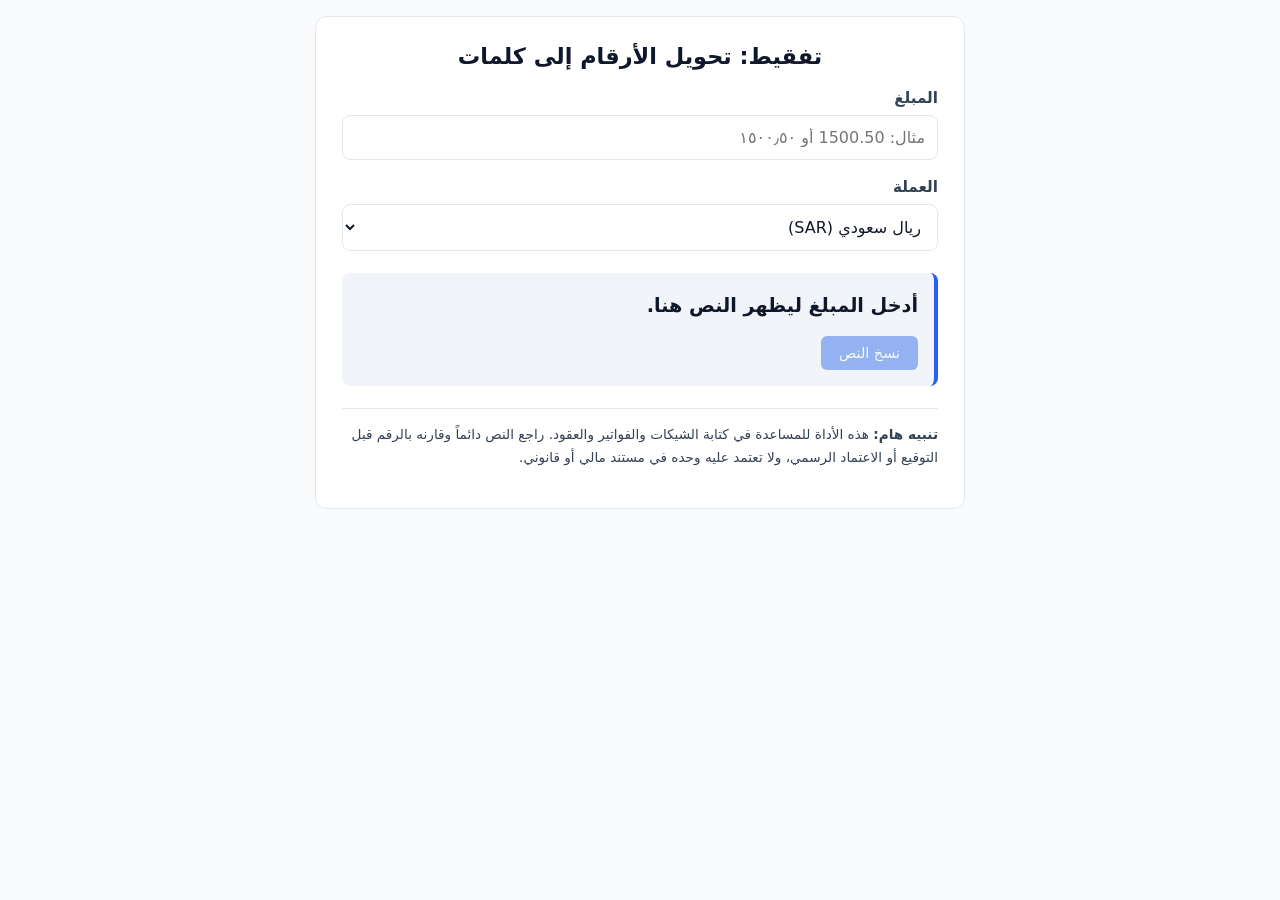
==== index.html @ 77f4a938 "Add files via upload" ====
<!DOCTYPE html>
<html lang="ar" dir="rtl">
<head>
<meta charset="UTF-8">
<meta name="viewport" content="width=device-width, initial-scale=1">
<title>تفقيط: تحويل الأرقام إلى كلمات للشيكات والعقود</title>
<meta name="description" content="أداة تفقيط مجانية تحوّل المبلغ إلى كلمات عربية للشيكات والفواتير والعقود، مع العملات الخليجية: الريال السعودي والدرهم الإماراتي والدينار الكويتي والريال القطري والريال العماني والدينار البحريني.">
<style>
:root{--bg:#f8fafc;--card:#fff;--ink:#0f172a;--accent:#2563eb;--text:#334155;--line:#e2e8f0;--soft:#f1f5f9;--err:#b91c1c}
@media(prefers-color-scheme:dark){:root{--bg:#0b1220;--card:#111a2e;--ink:#f1f5f9;--accent:#60a5fa;--text:#cbd5e1;--line:#26334d;--soft:#18233b;--err:#fca5a5}}
*{box-sizing:border-box}
body{font-family:system-ui,-apple-system,"Segoe UI",Tahoma,Roboto,sans-serif;background:var(--bg);color:var(--text);margin:0;padding:16px;display:flex;justify-content:center}
.card{width:100%;max-width:650px;background:var(--card);padding:26px;border-radius:12px;border:1px solid var(--line)}
h1{font-size:1.4rem;color:var(--ink);margin:0 0 20px;text-align:center}
label{display:block;font-weight:600;margin-bottom:8px;font-size:.95rem}
.field{margin-bottom:18px}
input,select{width:100%;padding:12px;border:1px solid var(--line);border-radius:8px;font-size:1rem;background:var(--card);color:var(--ink);font-family:inherit}
input:focus,select:focus,button:focus-visible{outline:2px solid var(--accent);outline-offset:1px}
.out{margin-top:22px;padding:16px;background:var(--soft);border-radius:8px;border-right:4px solid var(--accent)}
.out.error{border-right-color:var(--err)}
#result{font-size:1.2rem;font-weight:700;color:var(--ink);line-height:1.8;margin-bottom:12px}
.error #result{color:var(--err);font-size:1rem}
button{background:var(--accent);color:#fff;border:0;padding:9px 18px;border-radius:6px;cursor:pointer;font-size:.9rem;font-family:inherit}
button[disabled]{opacity:.45;cursor:not-allowed}
@media(prefers-color-scheme:dark){button{color:#0b1220}}
#status{margin-right:10px;font-size:.85rem}
.note{margin-top:22px;font-size:.85rem;line-height:1.7;border-top:1px solid var(--line);padding-top:14px}
</style>
</head>
<body>
<main class="card">
<h1>تفقيط: تحويل الأرقام إلى كلمات</h1>
<div class="field">
<label for="amount">المبلغ</label>
<input id="amount" type="text" inputmode="decimal" autocomplete="off" placeholder="مثال: 1500.50 أو ١٥٠٠٫٥٠">
</div>
<div class="field">
<label for="cur">العملة</label>
<select id="cur">
<option value="SAR">ريال سعودي (SAR)</option>
<option value="AED">درهم إماراتي (AED)</option>
<option value="KWD">دينار كويتي (KWD)</option>
<option value="QAR">ريال قطري (QAR)</option>
<option value="OMR">ريال عماني (OMR)</option>
<option value="BHD">دينار بحريني (BHD)</option>
<option value="NONE">بدون عملة (عدد صحيح)</option>
</select>
</div>
<div class="out" id="box" aria-live="polite">
<div id="result">أدخل المبلغ ليظهر النص هنا.</div>
<button id="copy" type="button" disabled>نسخ النص</button><span id="status" role="status"></span>
</div>
<p class="note"><strong>تنبيه هام:</strong> هذه الأداة للمساعدة في كتابة الشيكات والفواتير والعقود. راجع النص دائماً وقارنه بالرقم قبل التوقيع أو الاعتماد الرسمي، ولا تعتمد عليه وحده في مستند مالي أو قانوني.</p>
</main>
<script>
const CUR = {
  SAR:{g:'m',d:2,s:'ريال سعودي',a:'ريالاً سعودياً',du:'ريالان سعوديان',p:'ريالات سعودية',f:{g:'f',s:'هللة',a:'هللةً',du:'هللتان',p:'هللات'}},
  AED:{g:'m',d:2,s:'درهم إماراتي',a:'درهماً إماراتياً',du:'درهمان إماراتيان',p:'دراهم إماراتية',f:{g:'m',s:'فلس',a:'فلساً',du:'فلسان',p:'فلوس'}},
  KWD:{g:'m',d:3,s:'دينار كويتي',a:'ديناراً كويتياً',du:'ديناران كويتيان',p:'دنانير كويتية',f:{g:'m',s:'فلس',a:'فلساً',du:'فلسان',p:'فلوس'}},
  QAR:{g:'m',d:2,s:'ريال قطري',a:'ريالاً قطرياً',du:'ريالان قطريان',p:'ريالات قطرية',f:{g:'m',s:'درهم',a:'درهماً',du:'درهمان',p:'دراهم'}},
  OMR:{g:'m',d:3,s:'ريال عماني',a:'ريالاً عمانياً',du:'ريالان عمانيان',p:'ريالات عمانية',f:{g:'f',s:'بيسة',a:'بيسةً',du:'بيستان',p:'بيسات'}},
  BHD:{g:'m',d:3,s:'دينار بحريني',a:'ديناراً بحرينياً',du:'ديناران بحرينيان',p:'دنانير بحرينية',f:{g:'m',s:'فلس',a:'فلساً',du:'فلسان',p:'فلوس'}}
};
const NUM = {
  m:{1:'واحد',2:'اثنان',3:'ثلاثة',4:'أربعة',5:'خمسة',6:'ستة',7:'سبعة',8:'ثمانية',9:'تسعة',10:'عشرة',11:'أحد عشر',12:'اثنا عشر',13:'ثلاثة عشر',14:'أربعة عشر',15:'خمسة عشر',16:'ستة عشر',17:'سبعة عشر',18:'ثمانية عشر',19:'تسعة عشر'},
  f:{1:'واحدة',2:'اثنتان',3:'ثلاث',4:'أربع',5:'خمس',6:'ست',7:'سبع',8:'ثماني',9:'تسع',10:'عشر',11:'إحدى عشرة',12:'اثنتا عشرة',13:'ثلاث عشرة',14:'أربع عشرة',15:'خمس عشرة',16:'ست عشرة',17:'سبع عشرة',18:'ثماني عشرة',19:'تسع عشرة'}
};
const TENS=['','','عشرون','ثلاثون','أربعون','خمسون','ستون','سبعون','ثمانون','تسعون'];
const HUND=['','مائة','مائتان','ثلاثمائة','أربعمائة','خمسمائة','ستمائة','سبعمائة','ثمانمائة','تسعمائة'];
const SCALE=[
  {v:1e9,s:'مليار',du:'ملياران',c:'مليارا',p:'مليارات',a:'ملياراً'},
  {v:1e6,s:'مليون',du:'مليونان',c:'مليونا',p:'ملايين',a:'مليوناً'},
  {v:1e3,s:'ألف',du:'ألفان',c:'ألفا',p:'آلاف',a:'ألفاً'}
];
function sub100(r,g){
  if(r<20) return r===1&&g==='f'?'إحدى':NUM[g][r];
  const u=r%10,t=Math.floor(r/10);
  const unit=u===1&&g==='f'?'إحدى':NUM[g][u];
  return u?unit+' و'+TENS[t]:TENS[t];
}
function spoken(n,g){
  const h=Math.floor(n/100),r=n%100,p=[];
  if(h)p.push(HUND[h]);
  if(r)p.push(r===1&&g==='f'&&!h?'واحدة':sub100(r,g));
  return p.join(' و');
}
function form(n,noun){ // noun form after number n (n>=3 or compound)
  if(n===0)return noun.s;
  const r=n%100;
  if(r>=11)return noun.a;
  if(r>=3&&r<=10)return noun.p;
  return noun.s;
}
function words(n,noun){
  const g=noun?noun.g:'m';
  if(noun&&n===1)return noun.s+(noun.g==='f'?' واحدة':' واحد');
  if(noun&&n===2)return noun.du;
  const parts=[];
  const grp=SCALE.map(sc=>Math.floor(n/sc.v)%1000);
  const u=n%1000;
  const lastScale=u===0?grp.map((x,i)=>x>0?i:-1).filter(i=>i>=0).pop():-1;
  SCALE.forEach((sc,i)=>{
    const val=grp[i];
    if(!val)return;
    if(val===1)parts.push(sc.s);
    else if(val===2)parts.push(i===lastScale&&noun?sc.c:sc.du);
    else if(val===200)parts.push('مائتا '+sc.s);
    else{
      const r=val%100;
      const nn=r>=11?((noun&&i===lastScale)?sc.s:sc.a):(r>=3&&r<=10?sc.p:sc.s);
      parts.push(spoken(val,'m')+' '+nn);
    }
  });
  if(u){
    parts.push(u===200&&noun?'مائتا':spoken(u,g));
  }
  let t=parts.join(' و');
  if(noun)t+=' '+(u===0?noun.s:form(n,noun));
  return t;
}
function normalize(s){
  return String(s).replace(/[٠-٩]/g,d=>d.charCodeAt(0)-1632)
    .replace(/[۰-۹]/g,d=>d.charCodeAt(0)-1776)
    .replace(/[٫]/g,'.').replace(/[٬,،\s]/g,'');
}
function tafqit(input,code){
  const s=normalize(input);
  if(s==='')return {ok:false,msg:'أدخل المبلغ'};
  if(s[0]==='-')return {ok:false,msg:'المبلغ يجب أن يكون موجباً'};
  if(!/^\d*\.?\d*$/.test(s)||s==='.')return {ok:false,msg:'صيغة المبلغ غير صحيحة'};
  const [ip0,fp0='']=s.split('.');
  const ip=ip0.replace(/^0+(?=\d)/,'')||'0';
  if(ip.length>12)return {ok:false,msg:'الرقم كبير جداً (الحد الأقصى 12 خانة)'};
  if(code==='NONE'){
    if(/[1-9]/.test(fp0))return {ok:false,msg:'بدون عملة: أدخل عدداً صحيحاً فقط'};
    const n=Number(ip);
    return {ok:true,text:'فقط '+(n===0?'صفر':words(n,null))+' لا غير.'};
  }
  const c=CUR[code],d=c.d;
  let scaled=BigInt(ip+fp0.padEnd(d+1,'0').slice(0,d+1));
  scaled=(scaled+5n)/10n;
  const base=10n**BigInt(d);
  const main=Number(scaled/base),fr=Number(scaled%base);
  if(String(main).length>12)return {ok:false,msg:'الرقم كبير جداً (الحد الأقصى 12 خانة)'};
  const out=[];
  if(main>0)out.push(words(main,c));
  if(fr>0)out.push(words(fr,c.f));
  if(!out.length)out.push('صفر '+c.s);
  return {ok:true,text:'فقط '+out.join(' و')+' لا غير.'};
}
if(typeof module!=='undefined')module.exports={tafqit};

const $=id=>document.getElementById(id);
let current='';
function run(){
  const raw=$('amount').value;
  const box=$('box'),res=$('result'),btn=$('copy');
  $('status').textContent='';
  if(raw.trim()===''){box.classList.remove('error');res.textContent='أدخل المبلغ ليظهر النص هنا.';btn.disabled=true;current='';return;}
  const r=tafqit(raw,$('cur').value);
  if(r.ok){box.classList.remove('error');res.textContent=r.text;current=r.text;btn.disabled=false;}
  else{box.classList.add('error');res.textContent=r.msg;current='';btn.disabled=true;}
}
async function copyText(){
  if(!current)return;
  try{await navigator.clipboard.writeText(current);$('status').textContent='تم النسخ';}
  catch(e){const t=document.createElement('textarea');t.value=current;document.body.appendChild(t);t.select();
    try{document.execCommand('copy');$('status').textContent='تم النسخ';}catch(_){$('status').textContent='تعذر النسخ، انسخ النص يدوياً';}
    t.remove();}
}
$('amount').addEventListener('input',run);
$('cur').addEventListener('change',run);
$('copy').addEventListener('click',copyText);
</script>
</body>
</html>
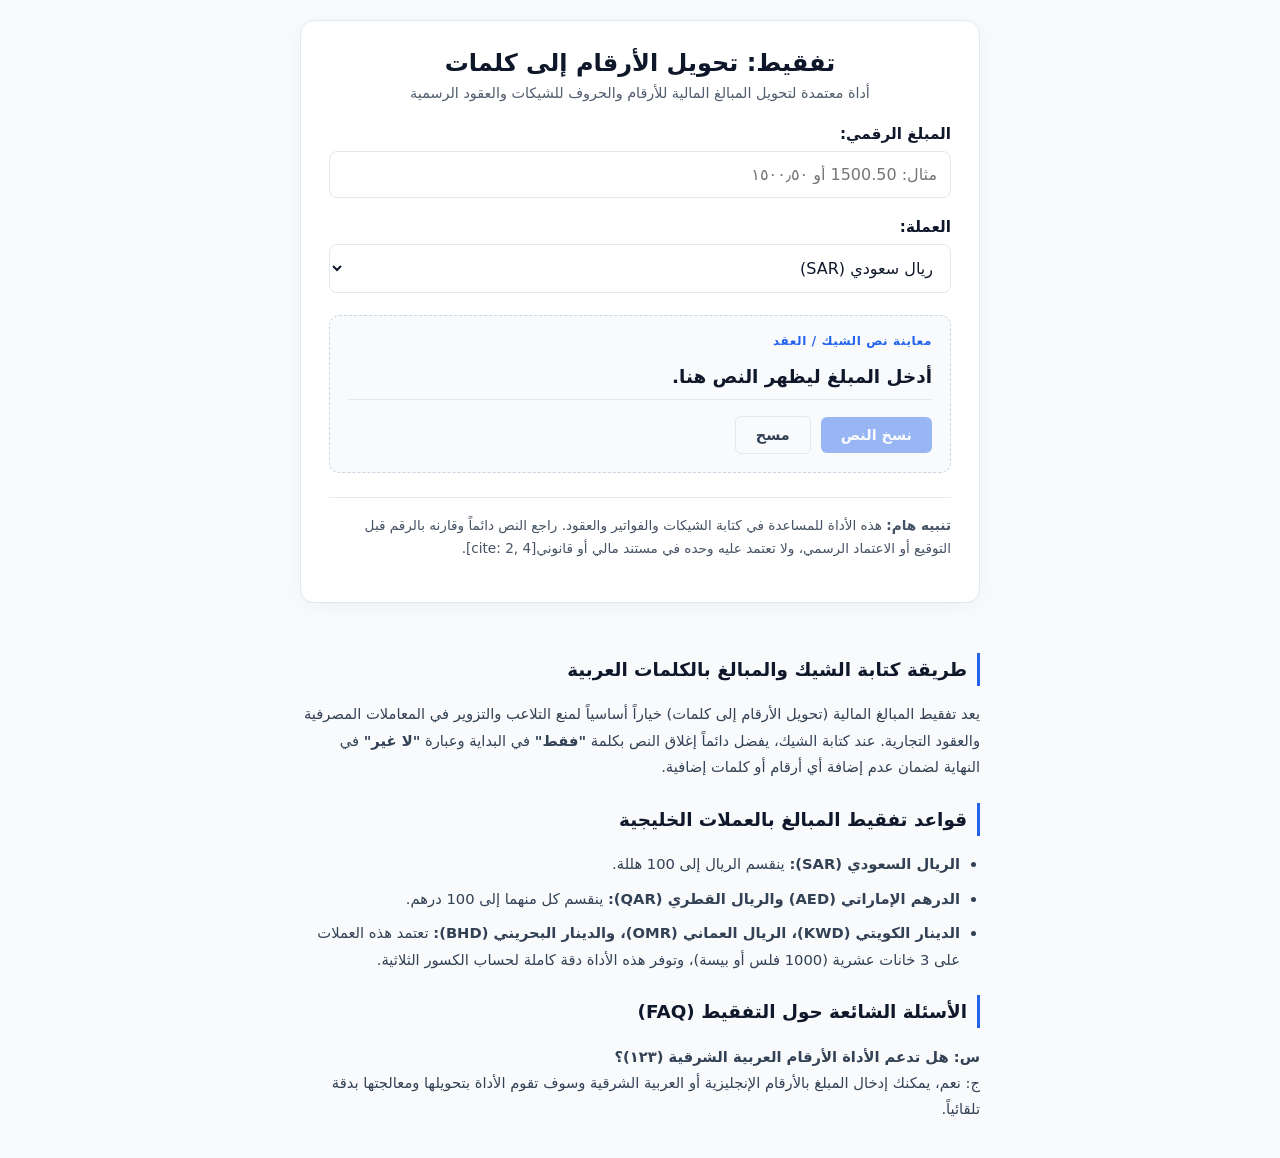
==== commit a2e61ae6: "Refactor index.html for improved SEO and styling Updated the description meta tag for better clarity" ====
--- a/index.html
+++ b/index.html
@@ -4,54 +4,288 @@
 <meta charset="UTF-8">
 <meta name="viewport" content="width=device-width, initial-scale=1">
 <title>تفقيط: تحويل الأرقام إلى كلمات للشيكات والعقود</title>
-<meta name="description" content="أداة تفقيط مجانية تحوّل المبلغ إلى كلمات عربية للشيكات والفواتير والعقود، مع العملات الخليجية: الريال السعودي والدرهم الإماراتي والدينار الكويتي والريال القطري والريال العماني والدينار البحريني.">
+<meta name="description" content="أداة تفقيط مجانية تحوّل المبلغ إلى كلمات عربية للشيكات والفواتير والعقود مع دعم العملات الخليجية (SAR, AED, KWD, QAR, OMR, BHD).">
 <style>
-:root{--bg:#f8fafc;--card:#fff;--ink:#0f172a;--accent:#2563eb;--text:#334155;--line:#e2e8f0;--soft:#f1f5f9;--err:#b91c1c}
-@media(prefers-color-scheme:dark){:root{--bg:#0b1220;--card:#111a2e;--ink:#f1f5f9;--accent:#60a5fa;--text:#cbd5e1;--line:#26334d;--soft:#18233b;--err:#fca5a5}}
-*{box-sizing:border-box}
-body{font-family:system-ui,-apple-system,"Segoe UI",Tahoma,Roboto,sans-serif;background:var(--bg);color:var(--text);margin:0;padding:16px;display:flex;justify-content:center}
-.card{width:100%;max-width:650px;background:var(--card);padding:26px;border-radius:12px;border:1px solid var(--line)}
-h1{font-size:1.4rem;color:var(--ink);margin:0 0 20px;text-align:center}
-label{display:block;font-weight:600;margin-bottom:8px;font-size:.95rem}
-.field{margin-bottom:18px}
-input,select{width:100%;padding:12px;border:1px solid var(--line);border-radius:8px;font-size:1rem;background:var(--card);color:var(--ink);font-family:inherit}
-input:focus,select:focus,button:focus-visible{outline:2px solid var(--accent);outline-offset:1px}
-.out{margin-top:22px;padding:16px;background:var(--soft);border-radius:8px;border-right:4px solid var(--accent)}
-.out.error{border-right-color:var(--err)}
-#result{font-size:1.2rem;font-weight:700;color:var(--ink);line-height:1.8;margin-bottom:12px}
-.error #result{color:var(--err);font-size:1rem}
-button{background:var(--accent);color:#fff;border:0;padding:9px 18px;border-radius:6px;cursor:pointer;font-size:.9rem;font-family:inherit}
-button[disabled]{opacity:.45;cursor:not-allowed}
-@media(prefers-color-scheme:dark){button{color:#0b1220}}
-#status{margin-right:10px;font-size:.85rem}
-.note{margin-top:22px;font-size:.85rem;line-height:1.7;border-top:1px solid var(--line);padding-top:14px}
+:root {
+  --bg: #f8fafc;
+  --card: #ffffff;
+  --ink: #0f172a;
+  --accent: #2563eb;
+  --accent-hover: #1d4ed8;
+  --text: #334155;
+  --line: #e2e8f0;
+  --soft: #f1f5f9;
+  --err: #b91c1c;
+  --cheque-bg: #f8fafc;
+  --cheque-border: #cbd5e1;
+}
+
+@media (prefers-color-scheme: dark) {
+  :root {
+    --bg: #0b1220;
+    --card: #111a2e;
+    --ink: #f1f5f9;
+    --accent: #3b82f6;
+    --accent-hover: #60a5fa;
+    --text: #cbd5e1;
+    --line: #26334d;
+    --soft: #18233b;
+    --err: #fca5a5;
+    --cheque-bg: #131f37;
+    --cheque-border: #334155;
+  }
+}
+
+* { box-sizing: border-box; }
+body {
+  font-family: system-ui, -apple-system, "Segoe UI", Tahoma, Roboto, sans-serif;
+  background: var(--bg);
+  color: var(--text);
+  margin: 0;
+  padding: 20px 16px;
+  display: flex;
+  flex-direction: column;
+  align-items: center;
+}
+
+.card {
+  width: 100%;
+  max-width: 680px;
+  background: var(--card);
+  padding: 28px;
+  border-radius: 14px;
+  border: 1px solid var(--line);
+  box-shadow: 0 4px 20px rgba(0, 0, 0, 0.04);
+}
+
+h1 {
+  font-size: 1.5rem;
+  color: var(--ink);
+  margin: 0 0 8px;
+  text-align: center;
+}
+
+.subtitle {
+  text-align: center;
+  font-size: 0.9rem;
+  color: var(--text);
+  margin-bottom: 24px;
+  opacity: 0.85;
+}
+
+label {
+  display: block;
+  font-weight: 600;
+  margin-bottom: 8px;
+  font-size: 0.95rem;
+  color: var(--ink);
+}
+
+.field { margin-bottom: 20px; }
+
+input, select {
+  width: 100%;
+  padding: 13px;
+  border: 1px solid var(--line);
+  border-radius: 8px;
+  font-size: 1rem;
+  background: var(--card);
+  color: var(--ink);
+  font-family: inherit;
+  transition: border-color 0.2s;
+}
+
+input:focus, select:focus {
+  outline: none;
+  border-color: var(--accent);
+  box-shadow: 0 0 0 3px rgba(37, 99, 235, 0.15);
+}
+
+/* Cheque Preview Component */
+.cheque-preview {
+  background: var(--cheque-bg);
+  border: 1px dashed var(--cheque-border);
+  border-radius: 10px;
+  padding: 18px;
+  margin-top: 22px;
+  position: relative;
+}
+
+.cheque-title {
+  font-size: 0.75rem;
+  font-weight: 700;
+  text-transform: uppercase;
+  letter-spacing: 0.05em;
+  color: var(--accent);
+  margin-bottom: 12px;
+  display: flex;
+  justify-content: space-between;
+  align-items: center;
+}
+
+.cheque-line {
+  border-bottom: 1px solid var(--line);
+  padding-bottom: 6px;
+  min-height: 38px;
+}
+
+#result {
+  font-size: 1.15rem;
+  font-weight: 700;
+  color: var(--ink);
+  line-height: 1.8;
+  word-break: break-word;
+}
+
+.error #result {
+  color: var(--err);
+  font-size: 0.95rem;
+  font-weight: 500;
+}
+
+.actions {
+  display: flex;
+  gap: 10px;
+  margin-top: 16px;
+  align-items: center;
+}
+
+button {
+  background: var(--accent);
+  color: #fff;
+  border: 0;
+  padding: 10px 20px;
+  border-radius: 6px;
+  cursor: pointer;
+  font-size: 0.9rem;
+  font-weight: 600;
+  font-family: inherit;
+  transition: background 0.2s;
+}
+
+button:hover:not([disabled]) {
+  background: var(--accent-hover);
+}
+
+button[disabled] {
+  opacity: 0.45;
+  cursor: not-allowed;
+}
+
+.btn-secondary {
+  background: transparent;
+  color: var(--text);
+  border: 1px solid var(--line);
+}
+
+.btn-secondary:hover:not([disabled]) {
+  background: var(--soft);
+}
+
+#status {
+  margin-right: 8px;
+  font-size: 0.85rem;
+  color: var(--accent);
+  font-weight: 600;
+}
+
+.note {
+  margin-top: 24px;
+  font-size: 0.85rem;
+  line-height: 1.7;
+  border-top: 1px solid var(--line);
+  padding-top: 16px;
+  color: var(--text);
+  opacity: 0.9;
+}
+
+/* SEO Content Section */
+.seo-section {
+  width: 100%;
+  max-width: 680px;
+  margin-top: 28px;
+  line-height: 1.8;
+}
+
+.seo-section h2 {
+  font-size: 1.15rem;
+  color: var(--ink);
+  margin-top: 22px;
+  border-right: 3px solid var(--accent);
+  padding-right: 10px;
+}
+
+.seo-section p, .seo-section ul {
+  font-size: 0.92rem;
+  color: var(--text);
+}
+
+.seo-section ul {
+  padding-right: 20px;
+}
+
+.seo-section li {
+  margin-bottom: 8px;
+}
 </style>
 </head>
 <body>
+
 <main class="card">
-<h1>تفقيط: تحويل الأرقام إلى كلمات</h1>
-<div class="field">
-<label for="amount">المبلغ</label>
-<input id="amount" type="text" inputmode="decimal" autocomplete="off" placeholder="مثال: 1500.50 أو ١٥٠٠٫٥٠">
-</div>
-<div class="field">
-<label for="cur">العملة</label>
-<select id="cur">
-<option value="SAR">ريال سعودي (SAR)</option>
-<option value="AED">درهم إماراتي (AED)</option>
-<option value="KWD">دينار كويتي (KWD)</option>
-<option value="QAR">ريال قطري (QAR)</option>
-<option value="OMR">ريال عماني (OMR)</option>
-<option value="BHD">دينار بحريني (BHD)</option>
-<option value="NONE">بدون عملة (عدد صحيح)</option>
-</select>
-</div>
-<div class="out" id="box" aria-live="polite">
-<div id="result">أدخل المبلغ ليظهر النص هنا.</div>
-<button id="copy" type="button" disabled>نسخ النص</button><span id="status" role="status"></span>
-</div>
-<p class="note"><strong>تنبيه هام:</strong> هذه الأداة للمساعدة في كتابة الشيكات والفواتير والعقود. راجع النص دائماً وقارنه بالرقم قبل التوقيع أو الاعتماد الرسمي، ولا تعتمد عليه وحده في مستند مالي أو قانوني.</p>
+  <h1>تفقيط: تحويل الأرقام إلى كلمات</h1>
+  <div class="subtitle">أداة معتمدة لتحويل المبالغ المالية للأرقام والحروف للشيكات والعقود الرسمية</div>
+
+  <div class="field">
+    <label for="amount">المبلغ الرقمي:</label>
+    <input id="amount" type="text" inputmode="decimal" autocomplete="off" placeholder="مثال: 1500.50 أو ١٥٠٠٫٥٠">
+  </div>
+
+  <div class="field">
+    <label for="cur">العملة:</label>
+    <select id="cur">
+      <option value="SAR">ريال سعودي (SAR)</option>
+      <option value="AED">درهم إماراتي (AED)</option>
+      <option value="KWD">دينار كويتي (KWD)</option>
+      <option value="QAR">ريال قطري (QAR)</option>
+      <option value="OMR">ريال عماني (OMR)</option>
+      <option value="BHD">دينار بحريني (BHD)</option>
+      <option value="NONE">بدون عملة (عدد صحيح)</option>
+    </select>
+  </div>
+
+  <div class="cheque-preview" id="box" aria-live="polite">
+    <div class="cheque-title">
+      <span>معاينة نص الشيك / العقد</span>
+      <span id="status" role="status"></span>
+    </div>
+    <div class="cheque-line">
+      <div id="result">أدخل المبلغ ليظهر النص هنا.</div>
+    </div>
+    <div class="actions">
+      <button id="copy" type="button" disabled>نسخ النص</button>
+      <button id="clear" type="button" class="btn-secondary">مسح</button>
+    </div>
+  </div>
+
+  <p class="note"><strong>تنبيه هام:</strong> هذه الأداة للمساعدة في كتابة الشيكات والفواتير والعقود. راجع النص دائماً وقارنه بالرقم قبل التوقيع أو الاعتماد الرسمي، ولا تعتمد عليه وحده في مستند مالي أو قانوني[cite: 2, 4].</p>
 </main>
+
+<article class="seo-section">
+  <h2>طريقة كتابة الشيك والمبالغ بالكلمات العربية</h2>
+  <p>يعد تفقيط المبالغ المالية (تحويل الأرقام إلى كلمات) خياراً أساسياً لمنع التلاعب والتزوير في المعاملات المصرفية والعقود التجارية. عند كتابة الشيك، يفضل دائماً إغلاق النص بكلمة <strong>"فقط"</strong> في البداية وعبارة <strong>"لا غير"</strong> في النهاية لضمان عدم إضافة أي أرقام أو كلمات إضافية.</p>
+
+  <h2>قواعد تفقيط المبالغ بالعملات الخليجية</h2>
+  <ul>
+    <li><strong>الريال السعودي (SAR):</strong> ينقسم الريال إلى 100 هللة.</li>
+    <li><strong>الدرهم الإماراتي (AED) والريال القطري (QAR):</strong> ينقسم كل منهما إلى 100 درهم.</li>
+    <li><strong>الدينار الكويتي (KWD)، الريال العماني (OMR)، والدينار البحريني (BHD):</strong> تعتمد هذه العملات على 3 خانات عشرية (1000 فلس أو بيسة)، وتوفر هذه الأداة دقة كاملة لحساب الكسور الثلاثية.</li>
+  </ul>
+
+  <h2>الأسئلة الشائعة حول التفقيط (FAQ)</h2>
+  <p><strong>س: هل تدعم الأداة الأرقام العربية الشرقية (١٢٣)؟</strong><br>
+  ج: نعم، يمكنك إدخال المبلغ بالأرقام الإنجليزية أو العربية الشرقية وسوف تقوم الأداة بتحويلها ومعالجتها بدقة تلقائياً.</p>
+</article>
+
 <script>
 const CUR = {
   SAR:{g:'m',d:2,s:'ريال سعودي',a:'ريالاً سعودياً',du:'ريالان سعوديان',p:'ريالات سعودية',f:{g:'f',s:'هللة',a:'هللةً',du:'هللتان',p:'هللات'}},
@@ -72,25 +306,29 @@
   {v:1e6,s:'مليون',du:'مليونان',c:'مليونا',p:'ملايين',a:'مليوناً'},
   {v:1e3,s:'ألف',du:'ألفان',c:'ألفا',p:'آلاف',a:'ألفاً'}
 ];
+
 function sub100(r,g){
   if(r<20) return r===1&&g==='f'?'إحدى':NUM[g][r];
   const u=r%10,t=Math.floor(r/10);
   const unit=u===1&&g==='f'?'إحدى':NUM[g][u];
   return u?unit+' و'+TENS[t]:TENS[t];
 }
+
 function spoken(n,g){
   const h=Math.floor(n/100),r=n%100,p=[];
   if(h)p.push(HUND[h]);
   if(r)p.push(r===1&&g==='f'&&!h?'واحدة':sub100(r,g));
   return p.join(' و');
 }
-function form(n,noun){ // noun form after number n (n>=3 or compound)
+
+function form(n,noun){
   if(n===0)return noun.s;
   const r=n%100;
   if(r>=11)return noun.a;
   if(r>=3&&r<=10)return noun.p;
   return noun.s;
 }
+
 function words(n,noun){
   const g=noun?noun.g:'m';
   if(noun&&n===1)return noun.s+(noun.g==='f'?' واحدة':' واحد');
@@ -118,11 +356,13 @@
   if(noun)t+=' '+(u===0?noun.s:form(n,noun));
   return t;
 }
+
 function normalize(s){
   return String(s).replace(/[٠-٩]/g,d=>d.charCodeAt(0)-1632)
     .replace(/[۰-۹]/g,d=>d.charCodeAt(0)-1776)
     .replace(/[٫]/g,'.').replace(/[٬,،\s]/g,'');
 }
+
 function tafqit(input,code){
   const s=normalize(input);
   if(s==='')return {ok:false,msg:'أدخل المبلغ'};
@@ -148,10 +388,10 @@
   if(!out.length)out.push('صفر '+c.s);
   return {ok:true,text:'فقط '+out.join(' و')+' لا غير.'};
 }
-if(typeof module!=='undefined')module.exports={tafqit};
 
 const $=id=>document.getElementById(id);
 let current='';
+
 function run(){
   const raw=$('amount').value;
   const box=$('box'),res=$('result'),btn=$('copy');
@@ -161,16 +401,25 @@
   if(r.ok){box.classList.remove('error');res.textContent=r.text;current=r.text;btn.disabled=false;}
   else{box.classList.add('error');res.textContent=r.msg;current='';btn.disabled=true;}
 }
+
 async function copyText(){
   if(!current)return;
-  try{await navigator.clipboard.writeText(current);$('status').textContent='تم النسخ';}
+  try{await navigator.clipboard.writeText(current);$('status').textContent='تم النسخ ✓';}
   catch(e){const t=document.createElement('textarea');t.value=current;document.body.appendChild(t);t.select();
-    try{document.execCommand('copy');$('status').textContent='تم النسخ';}catch(_){$('status').textContent='تعذر النسخ، انسخ النص يدوياً';}
+    try{document.execCommand('copy');$('status').textContent='تم النسخ ✓';}catch(_){$('status').textContent='تعذر النسخ، انسخ النص يدوياً';}
     t.remove();}
 }
+
+function clearAll(){
+  $('amount').value='';
+  run();
+  $('amount').focus();
+}
+
 $('amount').addEventListener('input',run);
 $('cur').addEventListener('change',run);
 $('copy').addEventListener('click',copyText);
+$('clear').addEventListener('click',clearAll);
 </script>
 </body>
-</html>+</html>
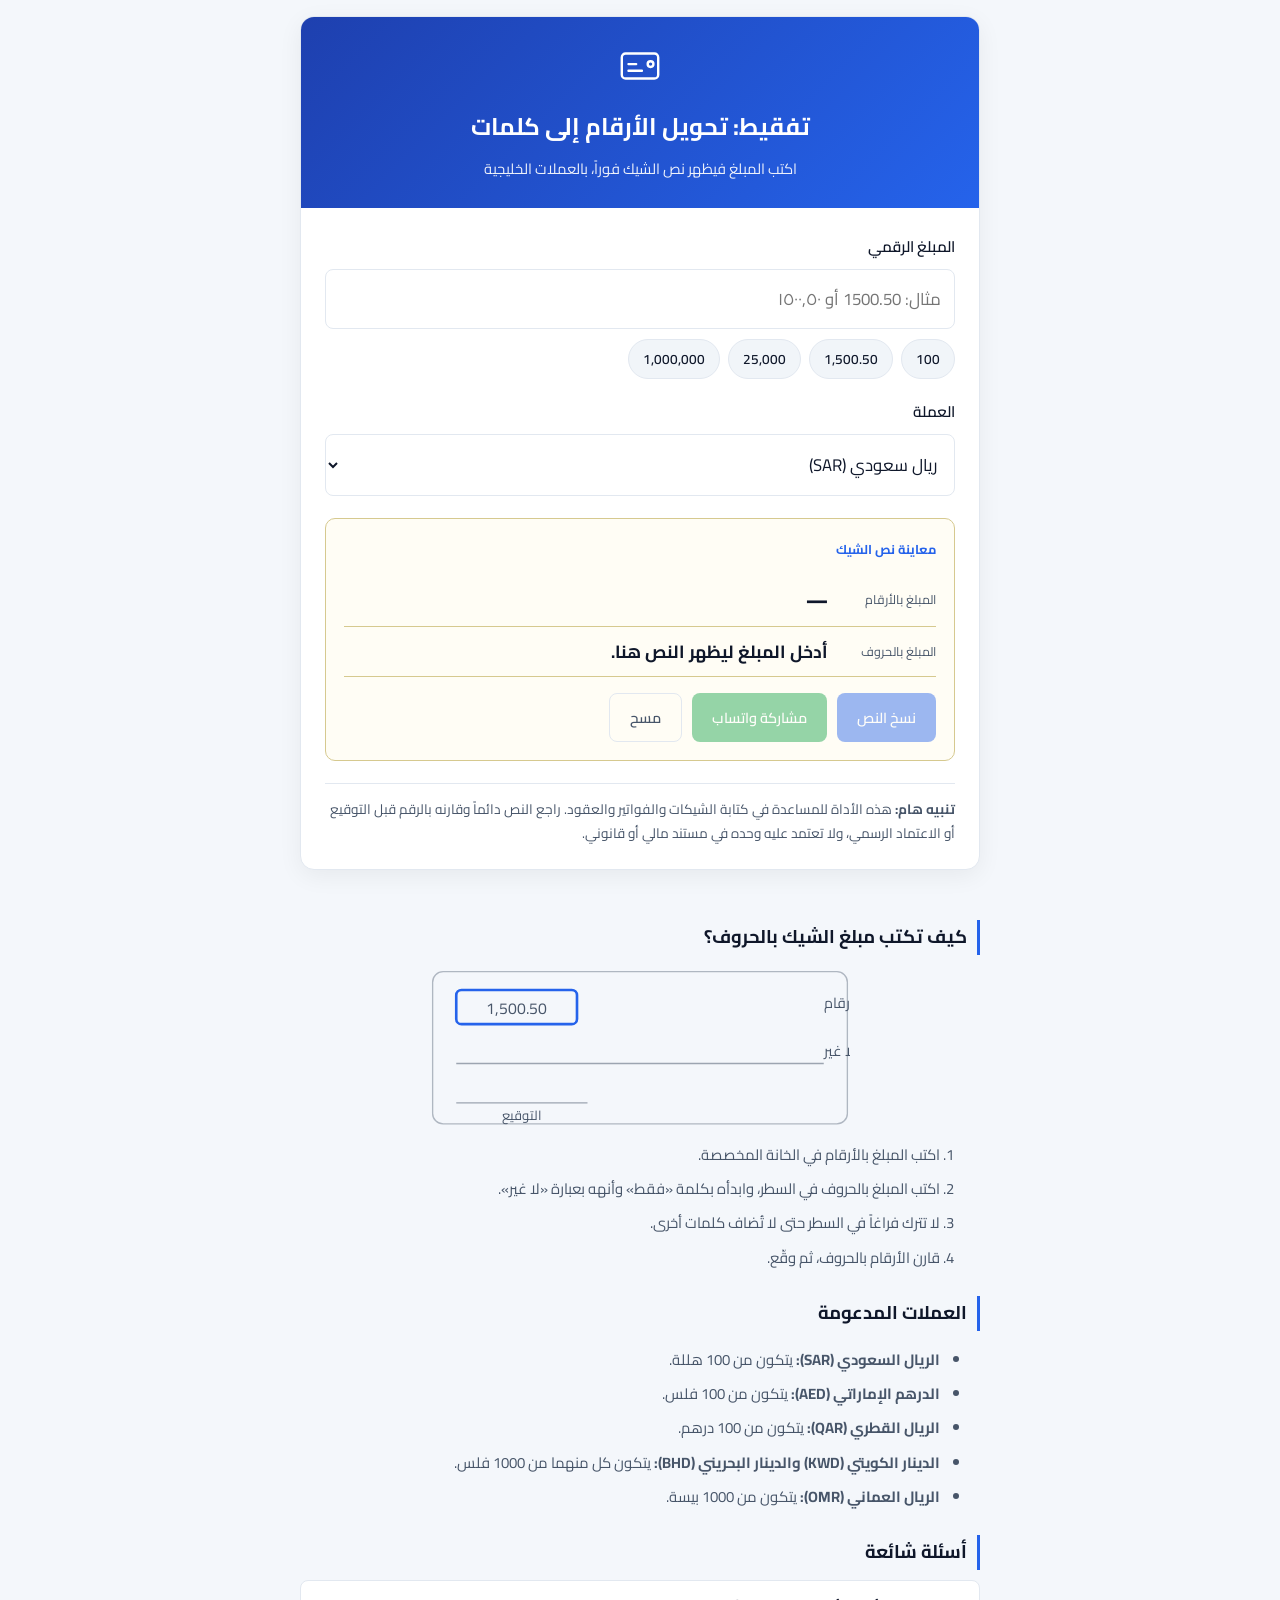
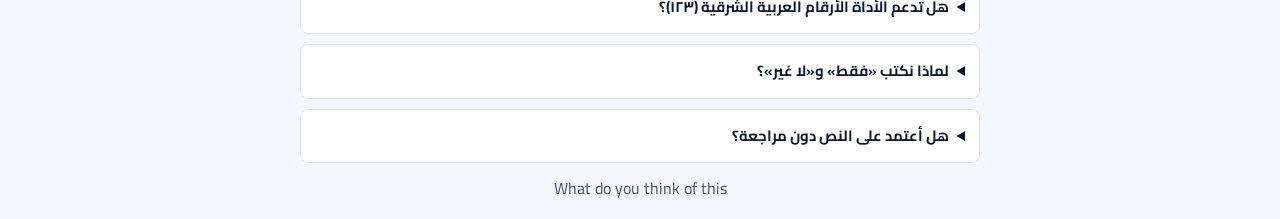
==== commit 62f70a78: "Refactor index.html for improved layout and styling" ====
--- a/index.html
+++ b/index.html
@@ -5,285 +5,132 @@
 <meta name="viewport" content="width=device-width, initial-scale=1">
 <title>تفقيط: تحويل الأرقام إلى كلمات للشيكات والعقود</title>
 <meta name="description" content="أداة تفقيط مجانية تحوّل المبلغ إلى كلمات عربية للشيكات والفواتير والعقود مع دعم العملات الخليجية (SAR, AED, KWD, QAR, OMR, BHD).">
+<link rel="preconnect" href="https://fonts.googleapis.com">
+<link rel="preconnect" href="https://fonts.gstatic.com" crossorigin>
+<link href="https://fonts.googleapis.com/css2?family=Cairo:wght@400;600;800&display=swap" rel="stylesheet">
 <style>
-:root {
-  --bg: #f8fafc;
-  --card: #ffffff;
-  --ink: #0f172a;
-  --accent: #2563eb;
-  --accent-hover: #1d4ed8;
-  --text: #334155;
-  --line: #e2e8f0;
-  --soft: #f1f5f9;
-  --err: #b91c1c;
-  --cheque-bg: #f8fafc;
-  --cheque-border: #cbd5e1;
-}
-
-@media (prefers-color-scheme: dark) {
-  :root {
-    --bg: #0b1220;
-    --card: #111a2e;
-    --ink: #f1f5f9;
-    --accent: #3b82f6;
-    --accent-hover: #60a5fa;
-    --text: #cbd5e1;
-    --line: #26334d;
-    --soft: #18233b;
-    --err: #fca5a5;
-    --cheque-bg: #131f37;
-    --cheque-border: #334155;
-  }
-}
-
-* { box-sizing: border-box; }
-body {
-  font-family: system-ui, -apple-system, "Segoe UI", Tahoma, Roboto, sans-serif;
-  background: var(--bg);
-  color: var(--text);
-  margin: 0;
-  padding: 20px 16px;
-  display: flex;
-  flex-direction: column;
-  align-items: center;
-}
-
-.card {
-  width: 100%;
-  max-width: 680px;
-  background: var(--card);
-  padding: 28px;
-  border-radius: 14px;
-  border: 1px solid var(--line);
-  box-shadow: 0 4px 20px rgba(0, 0, 0, 0.04);
-}
-
-h1 {
-  font-size: 1.5rem;
-  color: var(--ink);
-  margin: 0 0 8px;
-  text-align: center;
-}
-
-.subtitle {
-  text-align: center;
-  font-size: 0.9rem;
-  color: var(--text);
-  margin-bottom: 24px;
-  opacity: 0.85;
-}
-
-label {
-  display: block;
-  font-weight: 600;
-  margin-bottom: 8px;
-  font-size: 0.95rem;
-  color: var(--ink);
-}
-
-.field { margin-bottom: 20px; }
-
-input, select {
-  width: 100%;
-  padding: 13px;
-  border: 1px solid var(--line);
-  border-radius: 8px;
-  font-size: 1rem;
-  background: var(--card);
-  color: var(--ink);
-  font-family: inherit;
-  transition: border-color 0.2s;
-}
-
-input:focus, select:focus {
-  outline: none;
-  border-color: var(--accent);
-  box-shadow: 0 0 0 3px rgba(37, 99, 235, 0.15);
-}
-
-/* Cheque Preview Component */
-.cheque-preview {
-  background: var(--cheque-bg);
-  border: 1px dashed var(--cheque-border);
-  border-radius: 10px;
-  padding: 18px;
-  margin-top: 22px;
-  position: relative;
-}
-
-.cheque-title {
-  font-size: 0.75rem;
-  font-weight: 700;
-  text-transform: uppercase;
-  letter-spacing: 0.05em;
-  color: var(--accent);
-  margin-bottom: 12px;
-  display: flex;
-  justify-content: space-between;
-  align-items: center;
-}
-
-.cheque-line {
-  border-bottom: 1px solid var(--line);
-  padding-bottom: 6px;
-  min-height: 38px;
-}
-
-#result {
-  font-size: 1.15rem;
-  font-weight: 700;
-  color: var(--ink);
-  line-height: 1.8;
-  word-break: break-word;
-}
-
-.error #result {
-  color: var(--err);
-  font-size: 0.95rem;
-  font-weight: 500;
-}
-
-.actions {
-  display: flex;
-  gap: 10px;
-  margin-top: 16px;
-  align-items: center;
-}
-
-button {
-  background: var(--accent);
-  color: #fff;
-  border: 0;
-  padding: 10px 20px;
-  border-radius: 6px;
-  cursor: pointer;
-  font-size: 0.9rem;
-  font-weight: 600;
-  font-family: inherit;
-  transition: background 0.2s;
-}
-
-button:hover:not([disabled]) {
-  background: var(--accent-hover);
-}
-
-button[disabled] {
-  opacity: 0.45;
-  cursor: not-allowed;
-}
-
-.btn-secondary {
-  background: transparent;
-  color: var(--text);
-  border: 1px solid var(--line);
-}
-
-.btn-secondary:hover:not([disabled]) {
-  background: var(--soft);
-}
-
-#status {
-  margin-right: 8px;
-  font-size: 0.85rem;
-  color: var(--accent);
-  font-weight: 600;
-}
-
-.note {
-  margin-top: 24px;
-  font-size: 0.85rem;
-  line-height: 1.7;
-  border-top: 1px solid var(--line);
-  padding-top: 16px;
-  color: var(--text);
-  opacity: 0.9;
-}
-
-/* SEO Content Section */
-.seo-section {
-  width: 100%;
-  max-width: 680px;
-  margin-top: 28px;
-  line-height: 1.8;
-}
-
-.seo-section h2 {
-  font-size: 1.15rem;
-  color: var(--ink);
-  margin-top: 22px;
-  border-right: 3px solid var(--accent);
-  padding-right: 10px;
-}
-
-.seo-section p, .seo-section ul {
-  font-size: 0.92rem;
-  color: var(--text);
-}
-
-.seo-section ul {
-  padding-right: 20px;
-}
-
-.seo-section li {
-  margin-bottom: 8px;
-}
+:root{--bg:#f4f7fb;--card:#fff;--ink:#0f172a;--accent:#2563eb;--accent2:#1e40af;--text:#475569;--line:#e2e8f0;--soft:#f1f5f9;--err:#b91c1c;--cheque:#fffdf5;--cl:#d6c98f}
+@media(prefers-color-scheme:dark){:root{--bg:#0b1220;--card:#111a2e;--ink:#f1f5f9;--accent:#3b82f6;--accent2:#1d4ed8;--text:#cbd5e1;--line:#26334d;--soft:#18233b;--err:#fca5a5;--cheque:#16213a;--cl:#334155}}
+*{box-sizing:border-box}
+body{font-family:'Cairo','Tajawal',system-ui,-apple-system,'Segoe UI',Tahoma,sans-serif;background:var(--bg);color:var(--text);margin:0;padding:16px;display:flex;flex-direction:column;align-items:center}
+.card{width:100%;max-width:680px;background:var(--card);border-radius:14px;border:1px solid var(--line);overflow:hidden;box-shadow:0 6px 24px rgba(0,0,0,.06)}
+.hero{background:linear-gradient(135deg,var(--accent2),var(--accent));color:#fff;padding:26px 22px;text-align:center}
+.logo{width:46px;height:46px;margin-bottom:6px}
+.hero h1{margin:0 0 6px;font-size:1.5rem;color:#fff}
+.hero p{margin:0;font-size:.92rem;opacity:.92}
+.body{padding:24px}
+.field{margin-bottom:18px}
+label{display:block;font-weight:600;margin-bottom:8px;font-size:.95rem;color:var(--ink)}
+input,select{width:100%;padding:13px;border:1px solid var(--line);border-radius:8px;font-size:1.05rem;background:var(--card);color:var(--ink);font-family:inherit}
+input:focus,select:focus{outline:none;border-color:var(--accent);box-shadow:0 0 0 3px rgba(37,99,235,.18)}
+.chips{display:flex;flex-wrap:wrap;gap:8px;margin-top:10px}
+button{background:var(--accent);color:#fff;border:0;padding:10px 20px;border-radius:8px;cursor:pointer;font-size:.9rem;font-weight:600;font-family:inherit;transition:background .2s,transform .1s}
+button:hover:not([disabled]){background:var(--accent2)}
+button:active:not([disabled]){transform:scale(.97)}
+button:focus-visible{outline:2px solid var(--accent);outline-offset:2px}
+button[disabled]{opacity:.45;cursor:not-allowed}
+.chip{background:var(--soft);color:var(--ink);border:1px solid var(--line);padding:6px 14px;border-radius:999px;font-size:.85rem}
+.chip:hover:not([disabled]){background:var(--line)}
+.btn-secondary{background:transparent;color:var(--text);border:1px solid var(--line)}
+.btn-secondary:hover:not([disabled]){background:var(--soft)}
+.wa{background:#16a34a}
+.wa:hover:not([disabled]){background:#15803d}
+.cheque{background:var(--cheque);border:1px solid var(--cl);border-radius:10px;padding:18px;margin-top:22px}
+.cheque-top{display:flex;justify-content:space-between;font-size:.8rem;font-weight:700;color:var(--accent);margin-bottom:12px}
+#status{color:var(--accent)}
+.row{display:flex;align-items:center;gap:12px;border-bottom:1px solid var(--cl);padding:8px 0;min-height:48px}
+.tag{font-size:.78rem;color:var(--text);min-width:96px}
+.fig{font-weight:800;font-size:1.25rem;color:var(--ink);direction:ltr;unicode-bidi:isolate}
+#result{margin:0;font-size:1.1rem;font-weight:700;color:var(--ink);line-height:1.9;word-break:break-word}
+.error #result{color:var(--err);font-size:.95rem;font-weight:500}
+.pop #result,.pop .fig{animation:pop .35s ease}
+@keyframes pop{from{opacity:0;transform:translateY(6px)}to{opacity:1;transform:none}}
+.actions{display:flex;flex-wrap:wrap;gap:10px;margin-top:16px}
+.note{margin:22px 0 0;font-size:.85rem;line-height:1.7;border-top:1px solid var(--line);padding-top:14px}
+.help{width:100%;max-width:680px;margin-top:26px;line-height:1.9;font-size:.93rem}
+.help h2{font-size:1.15rem;color:var(--ink);border-right:3px solid var(--accent);padding-right:10px;margin:24px 0 10px}
+.help svg{width:100%;max-width:420px;display:block;margin:14px auto;color:var(--text)}
+.help li{margin-bottom:6px}
+details{border:1px solid var(--line);border-radius:8px;padding:12px 14px;margin-bottom:10px;background:var(--card)}
+summary{cursor:pointer;font-weight:700;color:var(--ink)}
+details p{margin:10px 0 0}
+@media(prefers-reduced-motion:reduce){*{animation:none!important;transition:none!important}}
 </style>
 </head>
 <body>
-
 <main class="card">
-  <h1>تفقيط: تحويل الأرقام إلى كلمات</h1>
-  <div class="subtitle">أداة معتمدة لتحويل المبالغ المالية للأرقام والحروف للشيكات والعقود الرسمية</div>
-
-  <div class="field">
-    <label for="amount">المبلغ الرقمي:</label>
-    <input id="amount" type="text" inputmode="decimal" autocomplete="off" placeholder="مثال: 1500.50 أو ١٥٠٠٫٥٠">
+  <header class="hero">
+    <svg class="logo" viewBox="0 0 48 48" fill="none" stroke="#fff" stroke-width="2.5" stroke-linecap="round" stroke-linejoin="round" aria-hidden="true"><rect x="5" y="11" width="38" height="26" rx="4"/><path d="M12 29h14M12 22h8"/><circle cx="35" cy="22" r="3"/></svg>
+    <h1>تفقيط: تحويل الأرقام إلى كلمات</h1>
+    <p>اكتب المبلغ فيظهر نص الشيك فوراً، بالعملات الخليجية</p>
+  </header>
+  <div class="body">
+    <div class="field">
+      <label for="amount">المبلغ الرقمي</label>
+      <input id="amount" type="text" inputmode="decimal" autocomplete="off" placeholder="مثال: 1500.50 أو ١٥٠٠٫٥٠">
+      <div class="chips">
+        <button type="button" class="chip" data-amt="100">100</button>
+        <button type="button" class="chip" data-amt="1500.50">1,500.50</button>
+        <button type="button" class="chip" data-amt="25000">25,000</button>
+        <button type="button" class="chip" data-amt="1000000">1,000,000</button>
+      </div>
+    </div>
+    <div class="field">
+      <label for="cur">العملة</label>
+      <select id="cur">
+        <option value="SAR">ريال سعودي (SAR)</option>
+        <option value="AED">درهم إماراتي (AED)</option>
+        <option value="KWD">دينار كويتي (KWD)</option>
+        <option value="QAR">ريال قطري (QAR)</option>
+        <option value="OMR">ريال عماني (OMR)</option>
+        <option value="BHD">دينار بحريني (BHD)</option>
+        <option value="NONE">بدون عملة (عدد صحيح)</option>
+      </select>
+    </div>
+    <section class="cheque" id="box" aria-live="polite">
+      <div class="cheque-top"><span>معاينة نص الشيك</span><span id="status" role="status"></span></div>
+      <div class="row"><span class="tag">المبلغ بالأرقام</span><span class="fig" id="fig">—</span></div>
+      <div class="row"><span class="tag">المبلغ بالحروف</span><p id="result">أدخل المبلغ ليظهر النص هنا.</p></div>
+      <div class="actions">
+        <button id="copy" type="button" disabled>نسخ النص</button>
+        <button id="wa" type="button" class="wa" disabled>مشاركة واتساب</button>
+        <button id="clear" type="button" class="btn-secondary">مسح</button>
+      </div>
+    </section>
+    <p class="note"><strong>تنبيه هام:</strong> هذه الأداة للمساعدة في كتابة الشيكات والفواتير والعقود. راجع النص دائماً وقارنه بالرقم قبل التوقيع أو الاعتماد الرسمي، ولا تعتمد عليه وحده في مستند مالي أو قانوني.</p>
   </div>
-
-  <div class="field">
-    <label for="cur">العملة:</label>
-    <select id="cur">
-      <option value="SAR">ريال سعودي (SAR)</option>
-      <option value="AED">درهم إماراتي (AED)</option>
-      <option value="KWD">دينار كويتي (KWD)</option>
-      <option value="QAR">ريال قطري (QAR)</option>
-      <option value="OMR">ريال عماني (OMR)</option>
-      <option value="BHD">دينار بحريني (BHD)</option>
-      <option value="NONE">بدون عملة (عدد صحيح)</option>
-    </select>
-  </div>
-
-  <div class="cheque-preview" id="box" aria-live="polite">
-    <div class="cheque-title">
-      <span>معاينة نص الشيك / العقد</span>
-      <span id="status" role="status"></span>
-    </div>
-    <div class="cheque-line">
-      <div id="result">أدخل المبلغ ليظهر النص هنا.</div>
-    </div>
-    <div class="actions">
-      <button id="copy" type="button" disabled>نسخ النص</button>
-      <button id="clear" type="button" class="btn-secondary">مسح</button>
-    </div>
-  </div>
-
-  <p class="note"><strong>تنبيه هام:</strong> هذه الأداة للمساعدة في كتابة الشيكات والفواتير والعقود. راجع النص دائماً وقارنه بالرقم قبل التوقيع أو الاعتماد الرسمي، ولا تعتمد عليه وحده في مستند مالي أو قانوني[cite: 2, 4].</p>
 </main>
 
-<article class="seo-section">
-  <h2>طريقة كتابة الشيك والمبالغ بالكلمات العربية</h2>
-  <p>يعد تفقيط المبالغ المالية (تحويل الأرقام إلى كلمات) خياراً أساسياً لمنع التلاعب والتزوير في المعاملات المصرفية والعقود التجارية. عند كتابة الشيك، يفضل دائماً إغلاق النص بكلمة <strong>"فقط"</strong> في البداية وعبارة <strong>"لا غير"</strong> في النهاية لضمان عدم إضافة أي أرقام أو كلمات إضافية.</p>
-
-  <h2>قواعد تفقيط المبالغ بالعملات الخليجية</h2>
+<article class="help">
+  <h2>كيف تكتب مبلغ الشيك بالحروف؟</h2>
+  <svg viewBox="0 0 320 120" role="img" aria-label="شكل الشيك: المبلغ بالأرقام والمبلغ بالحروف والتوقيع">
+    <rect x="2" y="2" width="316" height="116" rx="8" fill="none" stroke="currentColor" opacity=".4"/>
+    <rect x="20" y="16" width="92" height="26" rx="4" fill="none" stroke="#2563eb" stroke-width="2"/>
+    <text x="66" y="34" text-anchor="middle" font-size="12" fill="currentColor">1,500.50</text>
+    <text x="300" y="30" text-anchor="end" font-size="11" fill="currentColor">المبلغ بالأرقام</text>
+    <line x1="20" y1="72" x2="300" y2="72" stroke="currentColor" opacity=".5"/>
+    <text x="300" y="66" text-anchor="end" font-size="11" fill="currentColor">فقط ... لا غير</text>
+    <line x1="20" y1="102" x2="120" y2="102" stroke="currentColor" opacity=".5"/>
+    <text x="70" y="115" text-anchor="middle" font-size="10" fill="currentColor">التوقيع</text>
+  </svg>
+  <ol>
+    <li>اكتب المبلغ بالأرقام في الخانة المخصصة.</li>
+    <li>اكتب المبلغ بالحروف في السطر، وابدأه بكلمة «فقط» وأنهه بعبارة «لا غير».</li>
+    <li>لا تترك فراغاً في السطر حتى لا تُضاف كلمات أخرى.</li>
+    <li>قارن الأرقام بالحروف، ثم وقّع.</li>
+  </ol>
+  <h2>العملات المدعومة</h2>
   <ul>
-    <li><strong>الريال السعودي (SAR):</strong> ينقسم الريال إلى 100 هللة.</li>
-    <li><strong>الدرهم الإماراتي (AED) والريال القطري (QAR):</strong> ينقسم كل منهما إلى 100 درهم.</li>
-    <li><strong>الدينار الكويتي (KWD)، الريال العماني (OMR)، والدينار البحريني (BHD):</strong> تعتمد هذه العملات على 3 خانات عشرية (1000 فلس أو بيسة)، وتوفر هذه الأداة دقة كاملة لحساب الكسور الثلاثية.</li>
+    <li><strong>الريال السعودي (SAR):</strong> يتكون من 100 هللة.</li>
+    <li><strong>الدرهم الإماراتي (AED):</strong> يتكون من 100 فلس.</li>
+    <li><strong>الريال القطري (QAR):</strong> يتكون من 100 درهم.</li>
+    <li><strong>الدينار الكويتي (KWD) والدينار البحريني (BHD):</strong> يتكون كل منهما من 1000 فلس.</li>
+    <li><strong>الريال العماني (OMR):</strong> يتكون من 1000 بيسة.</li>
   </ul>
-
-  <h2>الأسئلة الشائعة حول التفقيط (FAQ)</h2>
-  <p><strong>س: هل تدعم الأداة الأرقام العربية الشرقية (١٢٣)؟</strong><br>
-  ج: نعم، يمكنك إدخال المبلغ بالأرقام الإنجليزية أو العربية الشرقية وسوف تقوم الأداة بتحويلها ومعالجتها بدقة تلقائياً.</p>
+  <h2>أسئلة شائعة</h2>
+  <details><summary>هل تدعم الأداة الأرقام العربية الشرقية (١٢٣)؟</summary><p>نعم، يمكنك الكتابة بالأرقام الإنجليزية أو العربية الشرقية، وتحوّلها الأداة تلقائياً.</p></details>
+  <details><summary>لماذا نكتب «فقط» و«لا غير»؟</summary><p>لمنع إضافة أي كلمة أو رقم إلى المبلغ بعد كتابته.</p></details>
+  <details><summary>هل أعتمد على النص دون مراجعة؟</summary><p>لا. راجع النص دائماً وقارنه بالرقم قبل التوقيع، فالمسؤولية على من يوقّع.</p></details>
 </article>
 
 <script>
@@ -392,14 +239,24 @@
 const $=id=>document.getElementById(id);
 let current='';
 
+function pretty(raw){
+  const s=normalize(raw);
+  if(!/^\d*\.?\d+$|^\d+\.?$/.test(s))return '';
+  const [i,f]=s.split('.');
+  return i.replace(/\B(?=(\d{3})+(?!\d))/g,',')+(f?'.'+f:'');
+}
+function setBtns(on){$('copy').disabled=!on;$('wa').disabled=!on;}
+
 function run(){
-  const raw=$('amount').value;
-  const box=$('box'),res=$('result'),btn=$('copy');
+  const raw=$('amount').value,box=$('box'),res=$('result'),code=$('cur').value;
   $('status').textContent='';
-  if(raw.trim()===''){box.classList.remove('error');res.textContent='أدخل المبلغ ليظهر النص هنا.';btn.disabled=true;current='';return;}
-  const r=tafqit(raw,$('cur').value);
-  if(r.ok){box.classList.remove('error');res.textContent=r.text;current=r.text;btn.disabled=false;}
-  else{box.classList.add('error');res.textContent=r.msg;current='';btn.disabled=true;}
+  $('fig').textContent=raw.trim()?(pretty(raw)||'—')+(code==='NONE'?'':' '+code):'—';
+  box.classList.remove('error','pop');
+  if(raw.trim()===''){res.textContent='أدخل المبلغ ليظهر النص هنا.';setBtns(false);current='';return;}
+  const r=tafqit(raw,code);
+  void box.offsetWidth;
+  if(r.ok){res.textContent=r.text;current=r.text;setBtns(true);box.classList.add('pop');}
+  else{box.classList.add('error');res.textContent=r.msg;current='';setBtns(false);}
 }
 
 async function copyText(){
@@ -409,17 +266,18 @@
     try{document.execCommand('copy');$('status').textContent='تم النسخ ✓';}catch(_){$('status').textContent='تعذر النسخ، انسخ النص يدوياً';}
     t.remove();}
 }
-
-function clearAll(){
-  $('amount').value='';
-  run();
-  $('amount').focus();
-}
+function share(){
+  if(current)window.open('https://wa.me/?text='+encodeURIComponent(current),'_blank','noopener');
+}
+function clearAll(){$('amount').value='';run();$('amount').focus();}
 
 $('amount').addEventListener('input',run);
 $('cur').addEventListener('change',run);
 $('copy').addEventListener('click',copyText);
+$('wa').addEventListener('click',share);
 $('clear').addEventListener('click',clearAll);
+document.querySelectorAll('.chip').forEach(b=>b.addEventListener('click',()=>{$('amount').value=b.dataset.amt;run();}));
 </script>
 </body>
 </html>
+What do you think of this
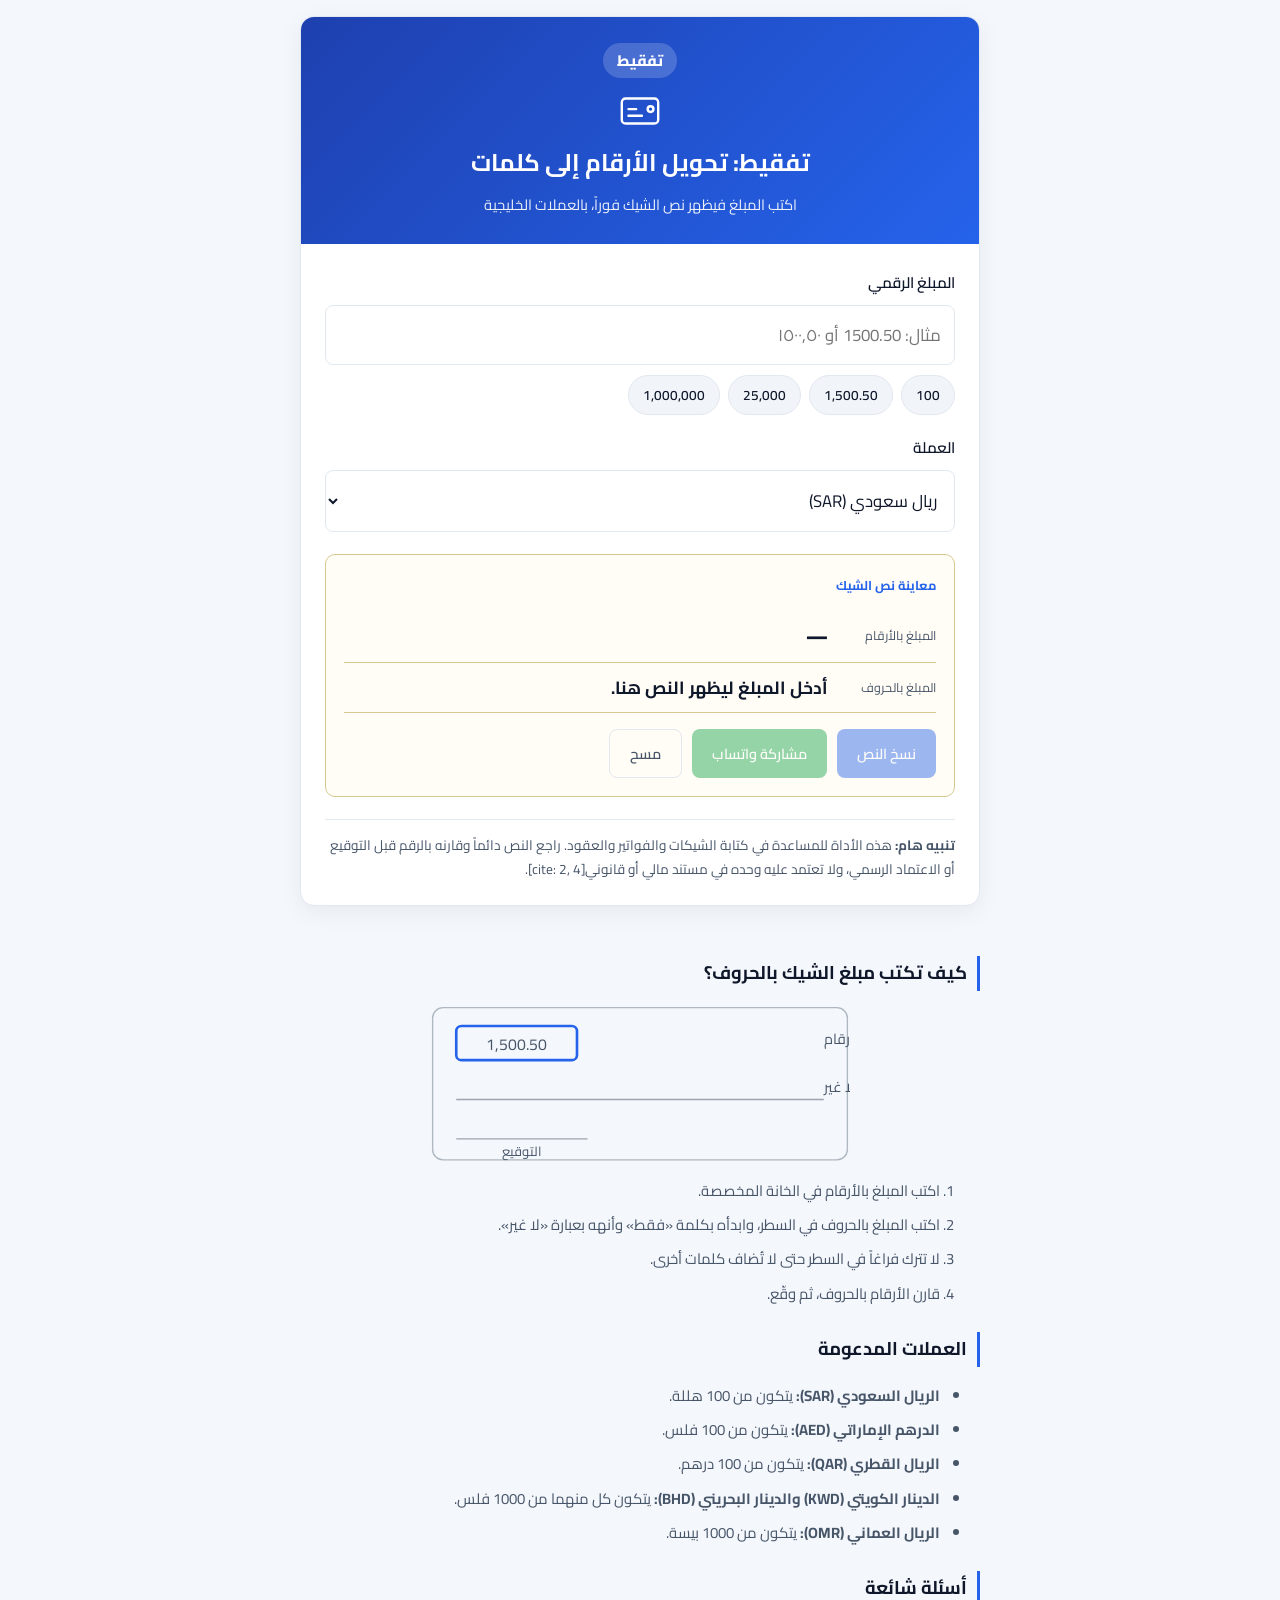
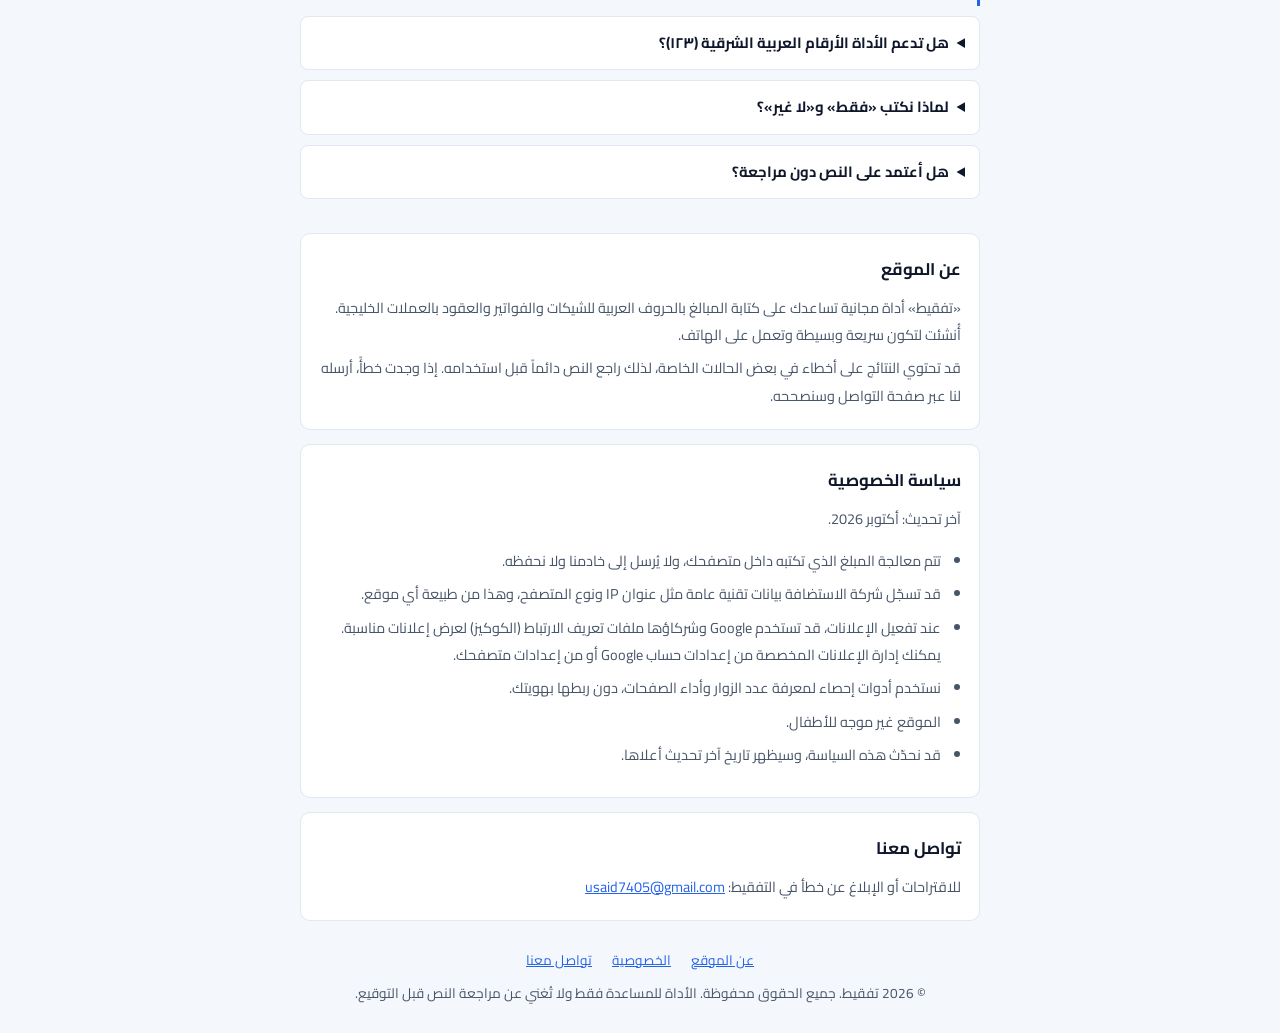
==== commit b133d536: "Enhance index.html with SEO and info updates Added canonical link, favicon, and structured data for " ====
--- a/index.html
+++ b/index.html
@@ -5,6 +5,29 @@
 <meta name="viewport" content="width=device-width, initial-scale=1">
 <title>تفقيط: تحويل الأرقام إلى كلمات للشيكات والعقود</title>
 <meta name="description" content="أداة تفقيط مجانية تحوّل المبلغ إلى كلمات عربية للشيكات والفواتير والعقود مع دعم العملات الخليجية (SAR, AED, KWD, QAR, OMR, BHD).">
+<link rel="canonical" href="https://ar.sueldopro.online/">
+<link rel="icon" href="data:image/svg+xml,%3Csvg xmlns='http://www.w3.org/2000/svg' viewBox='0 0 48 48'%3E%3Crect width='48' height='48' rx='10' fill='%232563eb'/%3E%3Crect x='7' y='13' width='34' height='22' rx='4' fill='none' stroke='white' stroke-width='3'/%3E%3Cpath d='M13 27h13M13 21h8' stroke='white' stroke-width='3' stroke-linecap='round'/%3E%3C/svg%3E">
+<meta name="theme-color" content="#2563eb">
+<meta property="og:type" content="website">
+<meta property="og:locale" content="ar_AR">
+<meta property="og:title" content="تفقيط: تحويل الأرقام إلى كلمات للشيكات والعقود">
+<meta property="og:description" content="اكتب المبلغ فيظهر نص الشيك فوراً بالعملات الخليجية. أداة مجانية.">
+<meta property="og:url" content="https://ar.sueldopro.online/">
+<meta name="twitter:card" content="summary">
+<script type="application/ld+json">
+{
+  "@context": "https://schema.org",
+  "@type": "FAQPage",
+  "mainEntity": [
+    {"@type": "Question", "name": "هل تدعم الأداة الأرقام العربية الشرقية (١٢٣)؟",
+     "acceptedAnswer": {"@type": "Answer", "text": "نعم، يمكنك الكتابة بالأرقام الإنجليزية أو العربية الشرقية، وتحوّلها الأداة تلقائياً."}},
+    {"@type": "Question", "name": "لماذا نكتب «فقط» و«لا غير»؟",
+     "acceptedAnswer": {"@type": "Answer", "text": "لمنع إضافة أي كلمة أو رقم إلى المبلغ بعد كتابته."}},
+    {"@type": "Question", "name": "هل أعتمد على النص دون مراجعة؟",
+     "acceptedAnswer": {"@type": "Answer", "text": "لا. راجع النص دائماً وقارنه بالرقم قبل التوقيع، فالمسؤولية على من يوقّع."}}
+  ]
+}
+</script>
 <link rel="preconnect" href="https://fonts.googleapis.com">
 <link rel="preconnect" href="https://fonts.gstatic.com" crossorigin>
 <link href="https://fonts.googleapis.com/css2?family=Cairo:wght@400;600;800&display=swap" rel="stylesheet">
@@ -12,10 +35,13 @@
 :root{--bg:#f4f7fb;--card:#fff;--ink:#0f172a;--accent:#2563eb;--accent2:#1e40af;--text:#475569;--line:#e2e8f0;--soft:#f1f5f9;--err:#b91c1c;--cheque:#fffdf5;--cl:#d6c98f}
 @media(prefers-color-scheme:dark){:root{--bg:#0b1220;--card:#111a2e;--ink:#f1f5f9;--accent:#3b82f6;--accent2:#1d4ed8;--text:#cbd5e1;--line:#26334d;--soft:#18233b;--err:#fca5a5;--cheque:#16213a;--cl:#334155}}
 *{box-sizing:border-box}
+html{scroll-behavior:smooth}
 body{font-family:'Cairo','Tajawal',system-ui,-apple-system,'Segoe UI',Tahoma,sans-serif;background:var(--bg);color:var(--text);margin:0;padding:16px;display:flex;flex-direction:column;align-items:center}
+a{color:var(--accent)}
 .card{width:100%;max-width:680px;background:var(--card);border-radius:14px;border:1px solid var(--line);overflow:hidden;box-shadow:0 6px 24px rgba(0,0,0,.06)}
 .hero{background:linear-gradient(135deg,var(--accent2),var(--accent));color:#fff;padding:26px 22px;text-align:center}
-.logo{width:46px;height:46px;margin-bottom:6px}
+.brand{display:inline-block;font-weight:800;font-size:.95rem;background:rgba(255,255,255,.18);padding:3px 14px;border-radius:999px;margin-bottom:10px}
+.logo{display:block;width:46px;height:46px;margin:0 auto 6px}
 .hero h1{margin:0 0 6px;font-size:1.5rem;color:#fff}
 .hero p{margin:0;font-size:.92rem;opacity:.92}
 .body{padding:24px}
@@ -27,7 +53,7 @@
 button{background:var(--accent);color:#fff;border:0;padding:10px 20px;border-radius:8px;cursor:pointer;font-size:.9rem;font-weight:600;font-family:inherit;transition:background .2s,transform .1s}
 button:hover:not([disabled]){background:var(--accent2)}
 button:active:not([disabled]){transform:scale(.97)}
-button:focus-visible{outline:2px solid var(--accent);outline-offset:2px}
+button:focus-visible,a:focus-visible,summary:focus-visible{outline:2px solid var(--accent);outline-offset:2px}
 button[disabled]{opacity:.45;cursor:not-allowed}
 .chip{background:var(--soft);color:var(--ink);border:1px solid var(--line);padding:6px 14px;border-radius:999px;font-size:.85rem}
 .chip:hover:not([disabled]){background:var(--line)}
@@ -54,12 +80,20 @@
 details{border:1px solid var(--line);border-radius:8px;padding:12px 14px;margin-bottom:10px;background:var(--card)}
 summary{cursor:pointer;font-weight:700;color:var(--ink)}
 details p{margin:10px 0 0}
-@media(prefers-reduced-motion:reduce){*{animation:none!important;transition:none!important}}
+.info{width:100%;max-width:680px;margin-top:10px;line-height:1.9;font-size:.9rem}
+.info section{background:var(--card);border:1px solid var(--line);border-radius:10px;padding:6px 18px 14px;margin-top:14px;scroll-margin-top:12px}
+.info h2{font-size:1.05rem;color:var(--ink);margin:14px 0 8px}
+.info p,.info li{margin:6px 0}
+.info ul{padding-right:20px}
+footer{width:100%;max-width:680px;margin:26px 0 10px;text-align:center;font-size:.85rem;line-height:2}
+footer nav{display:flex;justify-content:center;flex-wrap:wrap;gap:6px 20px;margin-bottom:6px}
+@media(prefers-reduced-motion:reduce){*{animation:none!important;transition:none!important;scroll-behavior:auto!important}}
 </style>
 </head>
 <body>
 <main class="card">
   <header class="hero">
+    <span class="brand">تفقيط</span>
     <svg class="logo" viewBox="0 0 48 48" fill="none" stroke="#fff" stroke-width="2.5" stroke-linecap="round" stroke-linejoin="round" aria-hidden="true"><rect x="5" y="11" width="38" height="26" rx="4"/><path d="M12 29h14M12 22h8"/><circle cx="35" cy="22" r="3"/></svg>
     <h1>تفقيط: تحويل الأرقام إلى كلمات</h1>
     <p>اكتب المبلغ فيظهر نص الشيك فوراً، بالعملات الخليجية</p>
@@ -97,7 +131,7 @@
         <button id="clear" type="button" class="btn-secondary">مسح</button>
       </div>
     </section>
-    <p class="note"><strong>تنبيه هام:</strong> هذه الأداة للمساعدة في كتابة الشيكات والفواتير والعقود. راجع النص دائماً وقارنه بالرقم قبل التوقيع أو الاعتماد الرسمي، ولا تعتمد عليه وحده في مستند مالي أو قانوني.</p>
+    <p class="note"><strong>تنبيه هام:</strong> هذه الأداة للمساعدة في كتابة الشيكات والفواتير والعقود. راجع النص دائماً وقارنه بالرقم قبل التوقيع أو الاعتماد الرسمي، ولا تعتمد عليه وحده في مستند مالي أو قانوني[cite: 2, 4].</p>
   </div>
 </main>
 
@@ -133,6 +167,39 @@
   <details><summary>هل أعتمد على النص دون مراجعة؟</summary><p>لا. راجع النص دائماً وقارنه بالرقم قبل التوقيع، فالمسؤولية على من يوقّع.</p></details>
 </article>
 
+<div class="info">
+  <section id="about">
+    <h2>عن الموقع</h2>
+    <p>«تفقيط» أداة مجانية تساعدك على كتابة المبالغ بالحروف العربية للشيكات والفواتير والعقود بالعملات الخليجية. أُنشئت لتكون سريعة وبسيطة وتعمل على الهاتف.</p>
+    <p>قد تحتوي النتائج على أخطاء في بعض الحالات الخاصة، لذلك راجع النص دائماً قبل استخدامه. إذا وجدت خطأً، أرسله لنا عبر صفحة التواصل وسنصححه.</p>
+  </section>
+  <section id="privacy">
+    <h2>سياسة الخصوصية</h2>
+    <p>آخر تحديث: أكتوبر 2026.</p>
+    <ul>
+      <li>تتم معالجة المبلغ الذي تكتبه داخل متصفحك، ولا يُرسل إلى خادمنا ولا نحفظه.</li>
+      <li>قد تسجّل شركة الاستضافة بيانات تقنية عامة مثل عنوان IP ونوع المتصفح، وهذا من طبيعة أي موقع.</li>
+      <li>عند تفعيل الإعلانات، قد تستخدم Google وشركاؤها ملفات تعريف الارتباط (الكوكيز) لعرض إعلانات مناسبة. يمكنك إدارة الإعلانات المخصصة من إعدادات حساب Google أو من إعدادات متصفحك.</li>
+      <li>نستخدم أدوات إحصاء لمعرفة عدد الزوار وأداء الصفحات، دون ربطها بهويتك.</li>
+      <li>الموقع غير موجه للأطفال.</li>
+      <li>قد نحدّث هذه السياسة، وسيظهر تاريخ آخر تحديث أعلاها.</li>
+    </ul>
+  </section>
+  <section id="contact">
+    <h2>تواصل معنا</h2>
+    <p>للاقتراحات أو الإبلاغ عن خطأ في التفقيط: <a href="mailto:usaid7405@gmail.com">usaid7405@gmail.com</a></p>
+  </section>
+</div>
+
+<footer>
+  <nav aria-label="روابط الموقع">
+    <a href="#about">عن الموقع</a>
+    <a href="#privacy">الخصوصية</a>
+    <a href="#contact">تواصل معنا</a>
+  </nav>
+  <div>© 2026 تفقيط. جميع الحقوق محفوظة. الأداة للمساعدة فقط ولا تُغني عن مراجعة النص قبل التوقيع.</div>
+</footer>
+
 <script>
 const CUR = {
   SAR:{g:'m',d:2,s:'ريال سعودي',a:'ريالاً سعودياً',du:'ريالان سعوديان',p:'ريالات سعودية',f:{g:'f',s:'هللة',a:'هللةً',du:'هللتان',p:'هللات'}},
@@ -280,4 +347,3 @@
 </script>
 </body>
 </html>
-What do you think of this
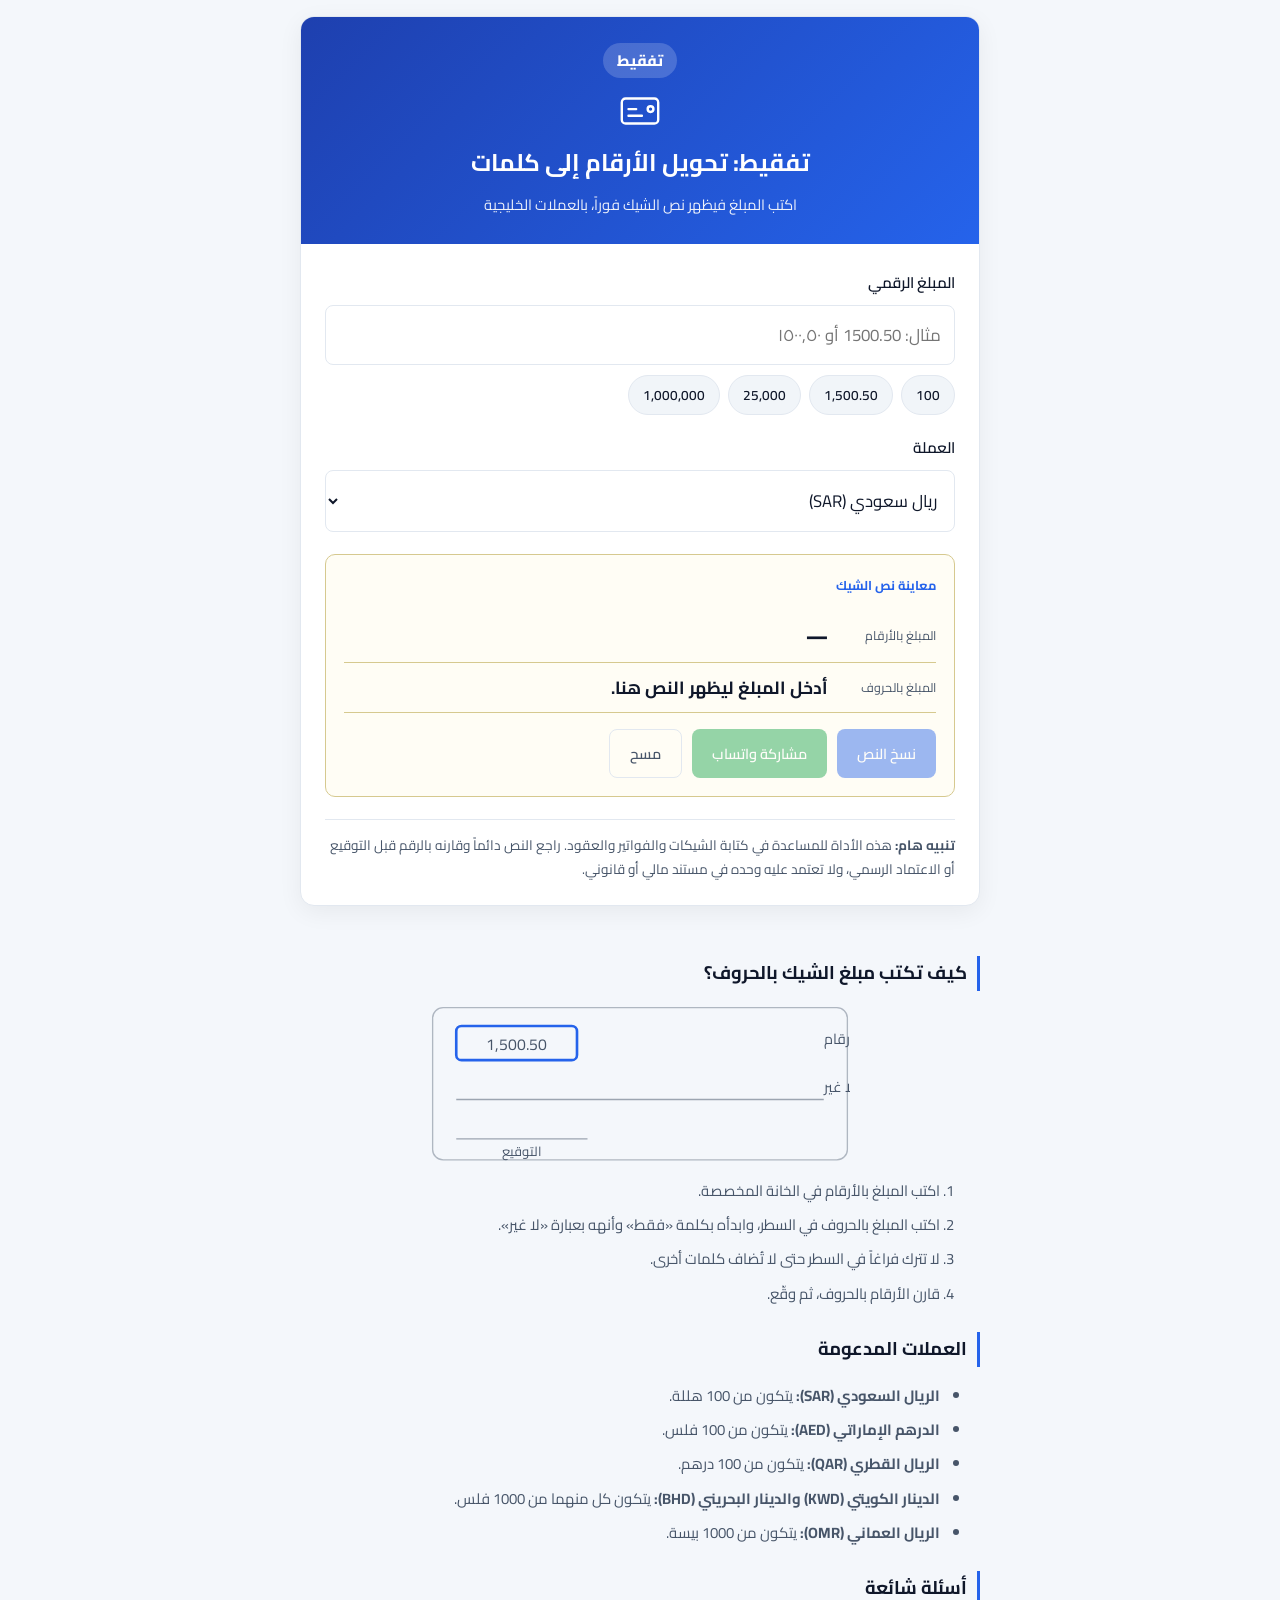
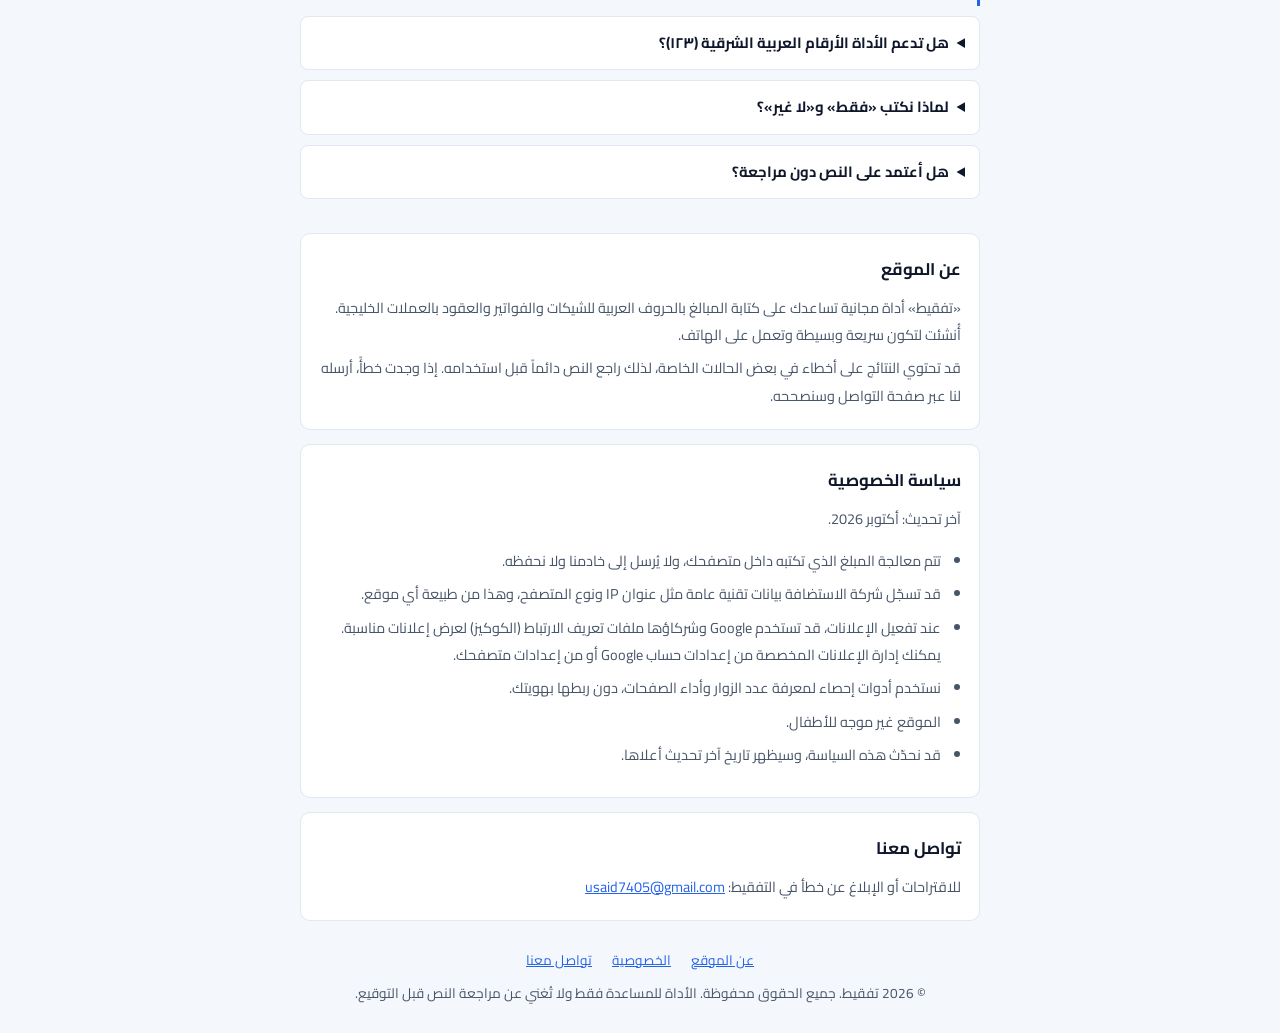
==== commit b8b08eac: "Remove FAQ schema and update warning message Removed JSON-LD script for FAQ schema and adjusted warn" ====
--- a/index.html
+++ b/index.html
@@ -14,20 +14,6 @@
 <meta property="og:description" content="اكتب المبلغ فيظهر نص الشيك فوراً بالعملات الخليجية. أداة مجانية.">
 <meta property="og:url" content="https://ar.sueldopro.online/">
 <meta name="twitter:card" content="summary">
-<script type="application/ld+json">
-{
-  "@context": "https://schema.org",
-  "@type": "FAQPage",
-  "mainEntity": [
-    {"@type": "Question", "name": "هل تدعم الأداة الأرقام العربية الشرقية (١٢٣)؟",
-     "acceptedAnswer": {"@type": "Answer", "text": "نعم، يمكنك الكتابة بالأرقام الإنجليزية أو العربية الشرقية، وتحوّلها الأداة تلقائياً."}},
-    {"@type": "Question", "name": "لماذا نكتب «فقط» و«لا غير»؟",
-     "acceptedAnswer": {"@type": "Answer", "text": "لمنع إضافة أي كلمة أو رقم إلى المبلغ بعد كتابته."}},
-    {"@type": "Question", "name": "هل أعتمد على النص دون مراجعة؟",
-     "acceptedAnswer": {"@type": "Answer", "text": "لا. راجع النص دائماً وقارنه بالرقم قبل التوقيع، فالمسؤولية على من يوقّع."}}
-  ]
-}
-</script>
 <link rel="preconnect" href="https://fonts.googleapis.com">
 <link rel="preconnect" href="https://fonts.gstatic.com" crossorigin>
 <link href="https://fonts.googleapis.com/css2?family=Cairo:wght@400;600;800&display=swap" rel="stylesheet">
@@ -131,7 +117,7 @@
         <button id="clear" type="button" class="btn-secondary">مسح</button>
       </div>
     </section>
-    <p class="note"><strong>تنبيه هام:</strong> هذه الأداة للمساعدة في كتابة الشيكات والفواتير والعقود. راجع النص دائماً وقارنه بالرقم قبل التوقيع أو الاعتماد الرسمي، ولا تعتمد عليه وحده في مستند مالي أو قانوني[cite: 2, 4].</p>
+    <p class="note"><strong>تنبيه هام:</strong> هذه الأداة للمساعدة في كتابة الشيكات والفواتير والعقود. راجع النص دائماً وقارنه بالرقم قبل التوقيع أو الاعتماد الرسمي، ولا تعتمد عليه وحده في مستند مالي أو قانوني.</p>
   </div>
 </main>
 
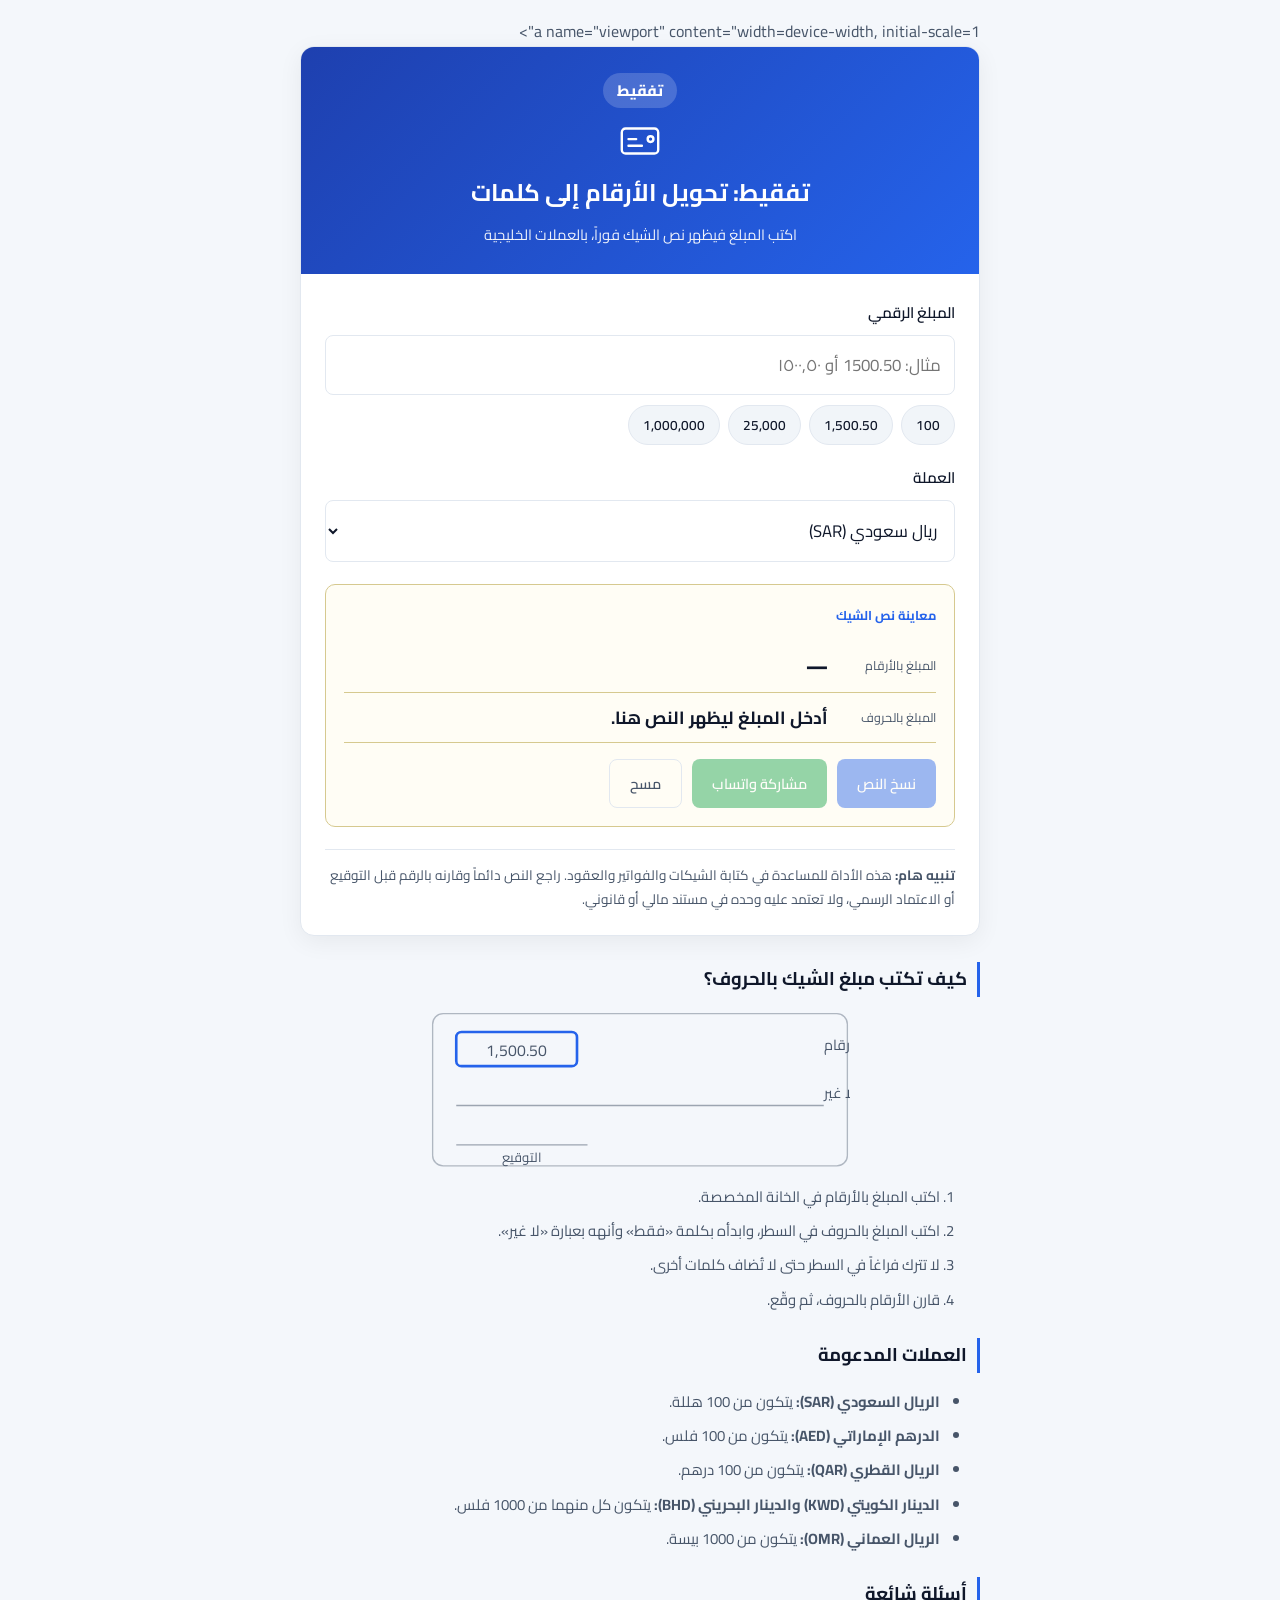
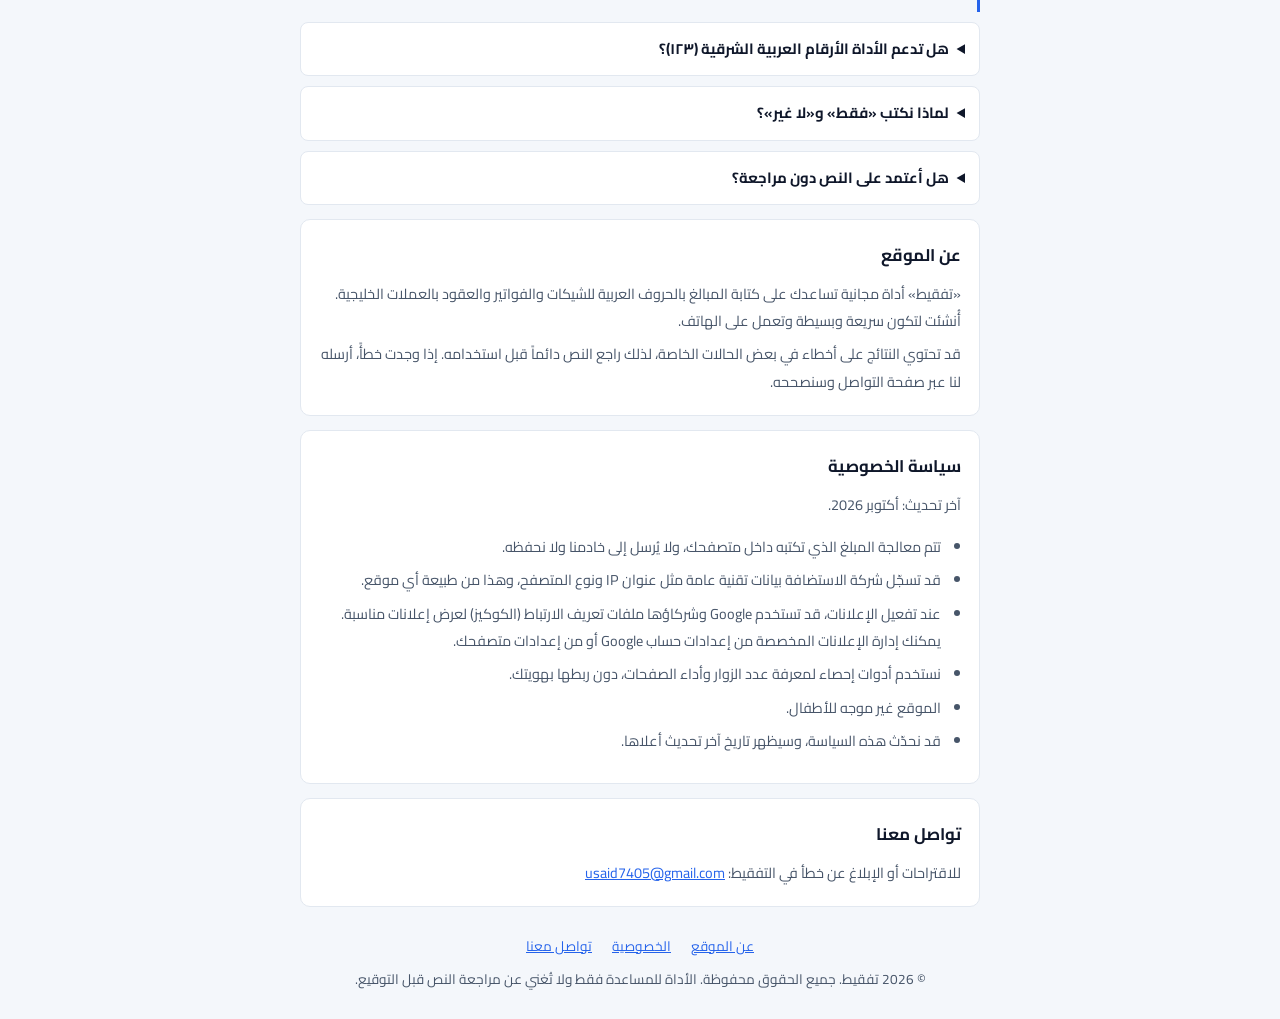
==== commit 505affb9: "Correct viewport meta tag and add verification Fixed malformed meta tag for viewport and added googl" ====
--- a/index.html
+++ b/index.html
@@ -2,7 +2,7 @@
 <html lang="ar" dir="rtl">
 <head>
 <meta charset="UTF-8">
-<meta name="viewport" content="width=device-width, initial-scale=1">
+<met<meta name="google-site-verification" content="pl8VKu4miXjCryxIBvGF42JT68K2FOyj5GZ1E2aZHYI" />a name="viewport" content="width=device-width, initial-scale=1">
 <title>تفقيط: تحويل الأرقام إلى كلمات للشيكات والعقود</title>
 <meta name="description" content="أداة تفقيط مجانية تحوّل المبلغ إلى كلمات عربية للشيكات والفواتير والعقود مع دعم العملات الخليجية (SAR, AED, KWD, QAR, OMR, BHD).">
 <link rel="canonical" href="https://ar.sueldopro.online/">
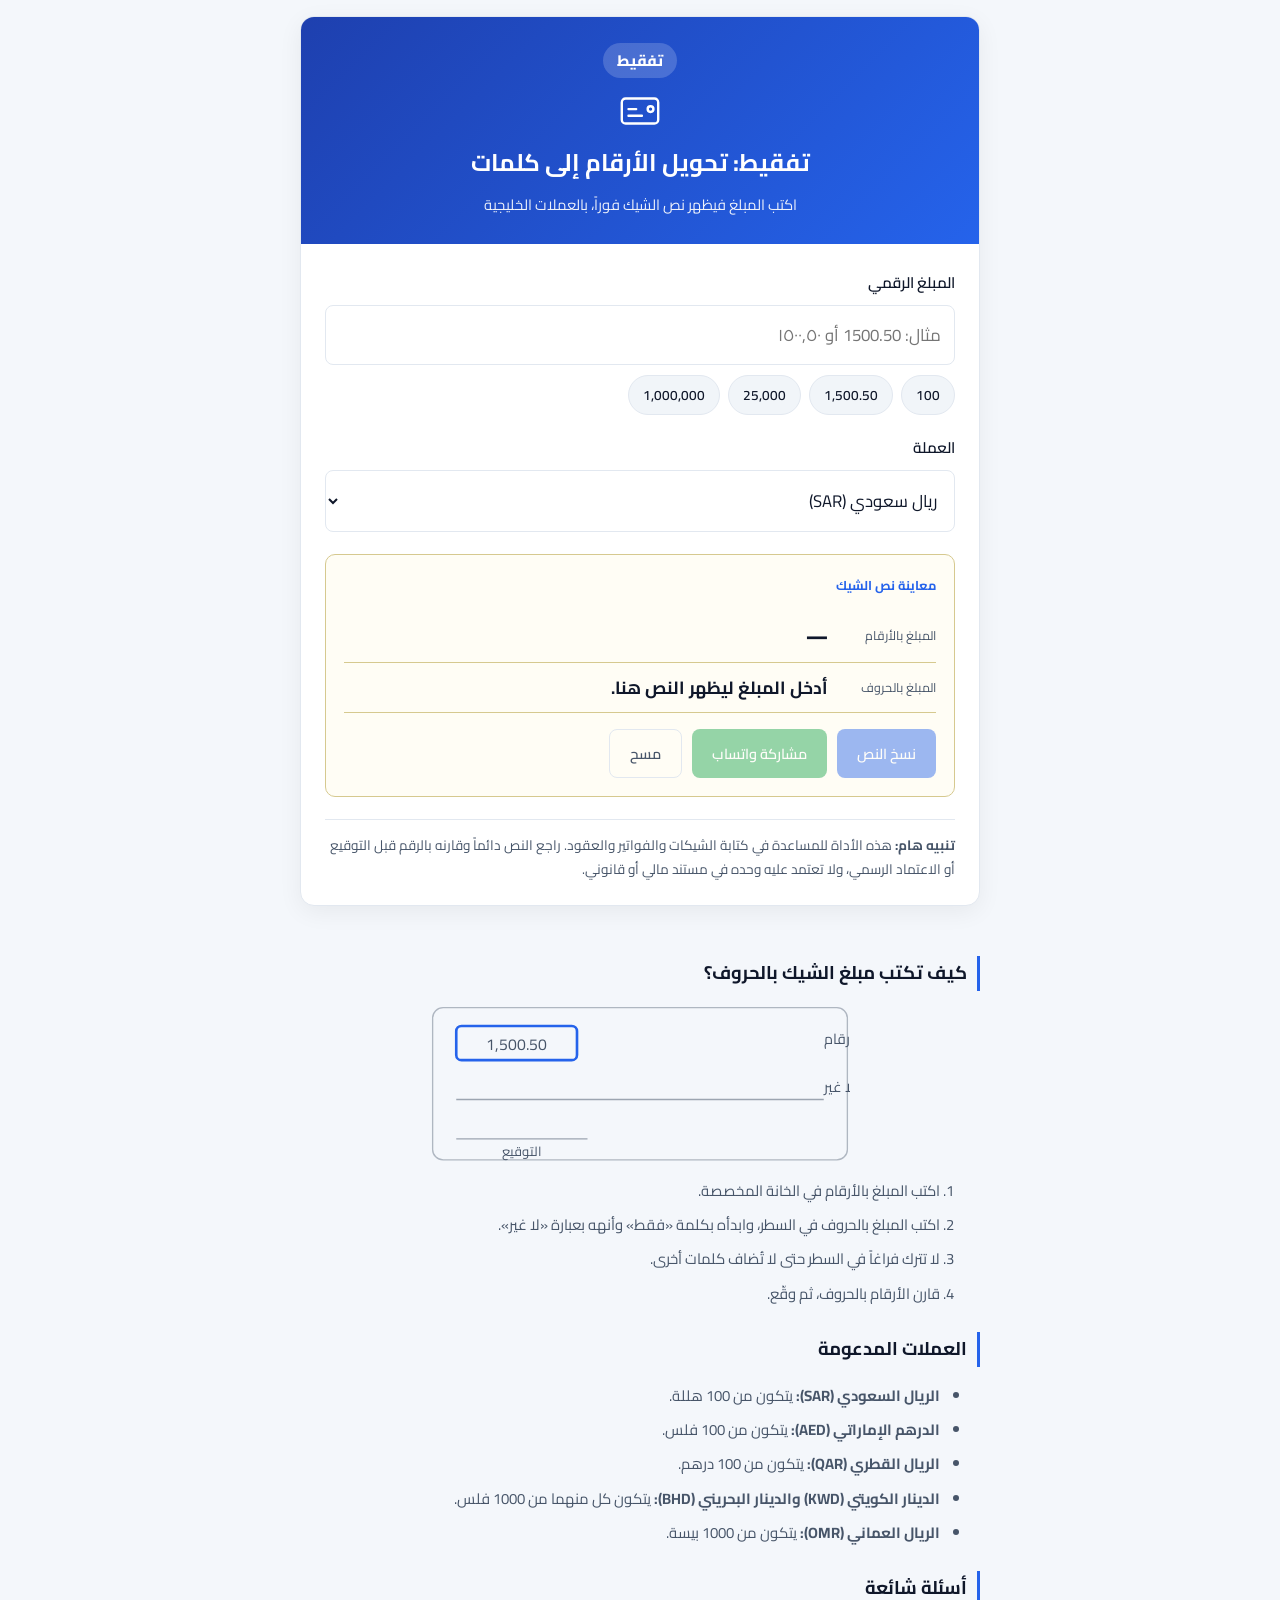
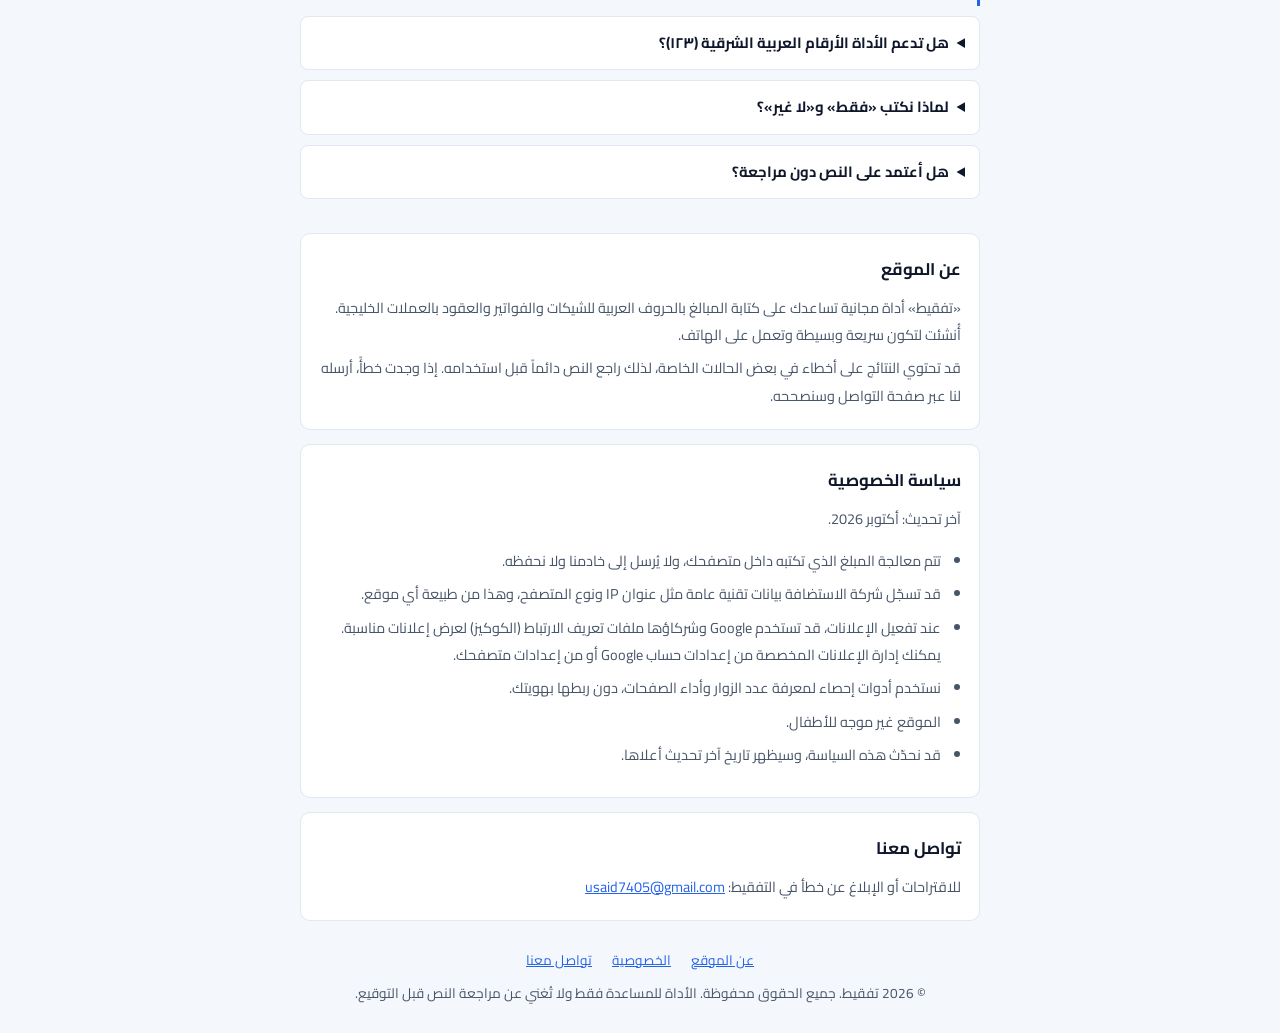
==== commit 7656a287: "Fix HTML structure and add missing meta tags" ====
--- a/index.html
+++ b/index.html
@@ -2,7 +2,8 @@
 <html lang="ar" dir="rtl">
 <head>
 <meta charset="UTF-8">
-<met<meta name="google-site-verification" content="pl8VKu4miXjCryxIBvGF42JT68K2FOyj5GZ1E2aZHYI" />a name="viewport" content="width=device-width, initial-scale=1">
+<meta name="google-site-verification" content="pl8VKu4miXjCryxIBvGF42JT68K2FOyj5GZ1E2aZHYI">
+<meta name="viewport" content="width=device-width, initial-scale=1">
 <title>تفقيط: تحويل الأرقام إلى كلمات للشيكات والعقود</title>
 <meta name="description" content="أداة تفقيط مجانية تحوّل المبلغ إلى كلمات عربية للشيكات والفواتير والعقود مع دعم العملات الخليجية (SAR, AED, KWD, QAR, OMR, BHD).">
 <link rel="canonical" href="https://ar.sueldopro.online/">
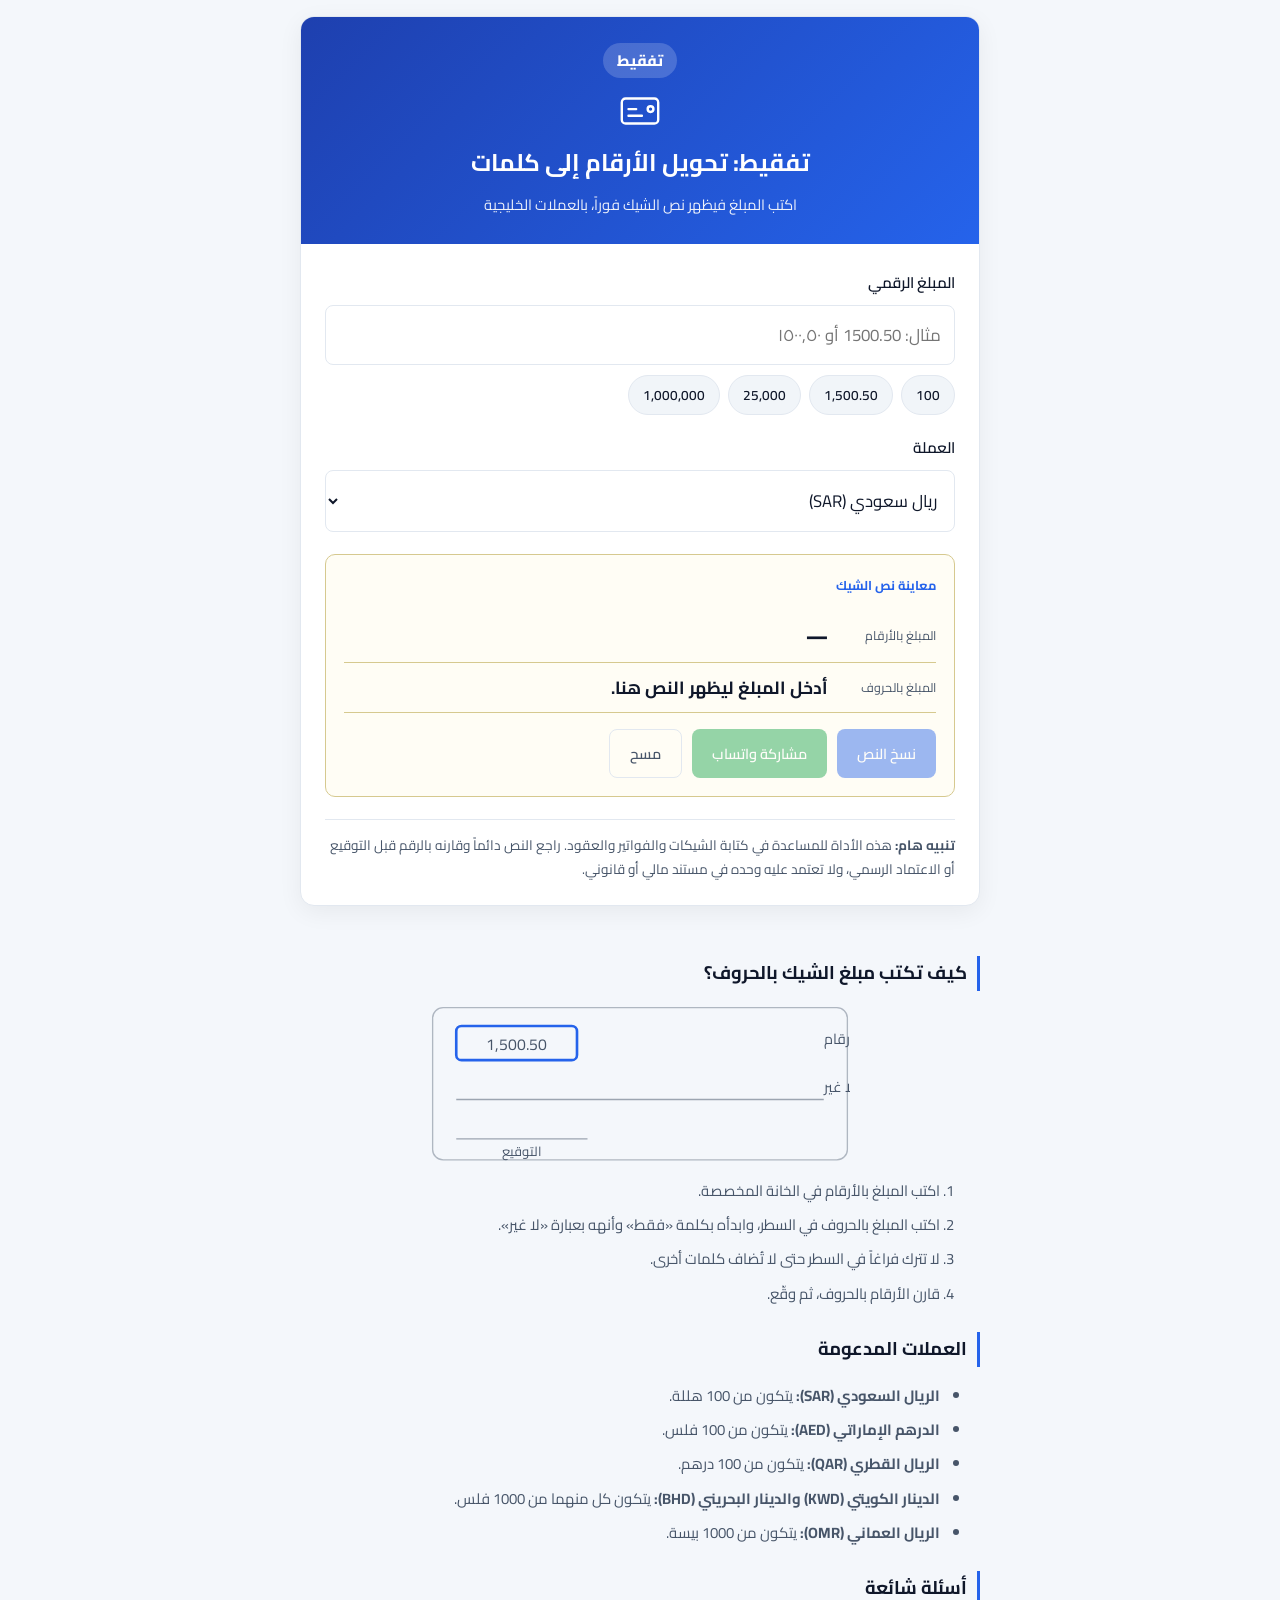
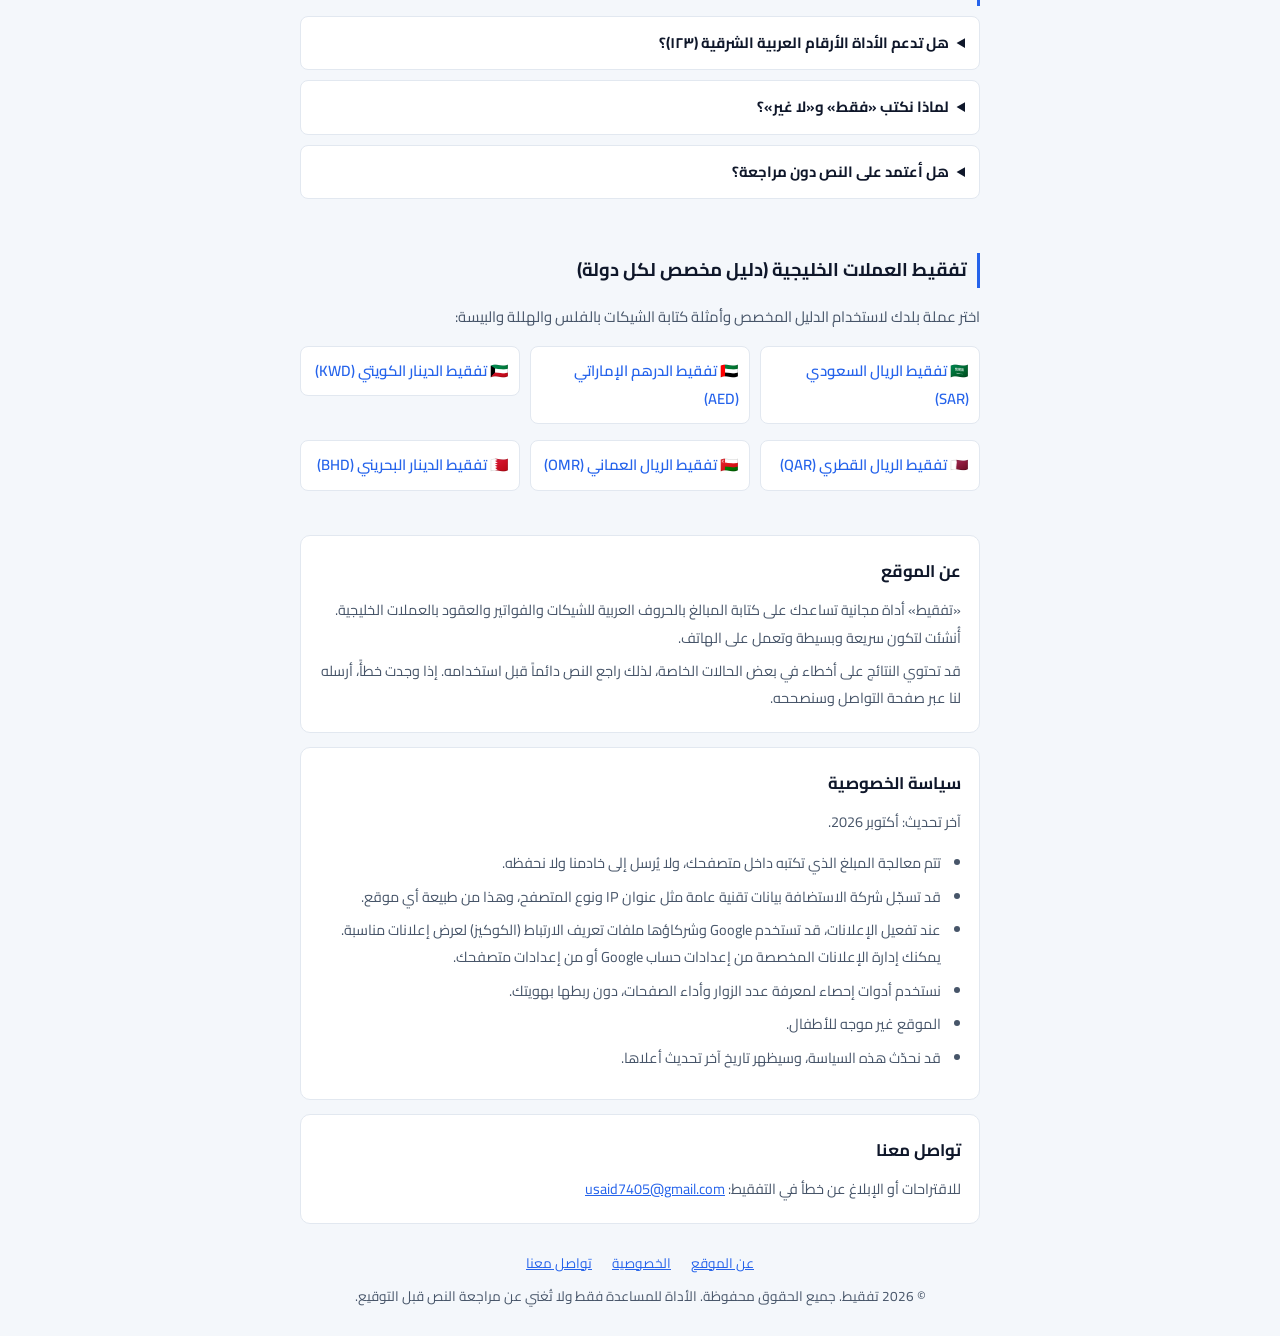
==== commit b6814ef0: "Add Gulf currency conversion section to index.html Added a section for Gulf currency conversion with" ====
--- a/index.html
+++ b/index.html
@@ -154,6 +154,19 @@
   <details><summary>هل أعتمد على النص دون مراجعة؟</summary><p>لا. راجع النص دائماً وقارنه بالرقم قبل التوقيع، فالمسؤولية على من يوقّع.</p></details>
 </article>
 
+<section class="help" style="margin-top: 20px;">
+  <h2>تفقيط العملات الخليجية (دليل مخصص لكل دولة)</h2>
+  <p>اختر عملة بلدك لاستخدام الدليل المخصص وأمثلة كتابة الشيكات بالفلس والهللة والبيسة:</p>
+  <ul style="display: grid; grid-template-columns: repeat(auto-fit, minmax(200px, 1fr)); gap: 10px; padding: 0; list-style: none; margin-top: 14px;">
+    <li><a href="./saudi-riyal/" style="display: block; padding: 10px; background: var(--card); border: 1px solid var(--line); border-radius: 8px; text-decoration: none; font-weight: 600;">🇸🇦 تفقيط الريال السعودي (SAR)</a></li>
+    <li><a href="./uae-dirham/" style="display: block; padding: 10px; background: var(--card); border: 1px solid var(--line); border-radius: 8px; text-decoration: none; font-weight: 600;">🇦🇪 تفقيط الدرهم الإماراتي (AED)</a></li>
+    <li><a href="./kuwaiti-dinar/" style="display: block; padding: 10px; background: var(--card); border: 1px solid var(--line); border-radius: 8px; text-decoration: none; font-weight: 600;">🇰🇼 تفقيط الدينار الكويتي (KWD)</a></li>
+    <li><a href="./qatari-riyal/" style="display: block; padding: 10px; background: var(--card); border: 1px solid var(--line); border-radius: 8px; text-decoration: none; font-weight: 600;">🇶🇦 تفقيط الريال القطري (QAR)</a></li>
+    <li><a href="./omani-rial/" style="display: block; padding: 10px; background: var(--card); border: 1px solid var(--line); border-radius: 8px; text-decoration: none; font-weight: 600;">🇴🇲 تفقيط الريال العماني (OMR)</a></li>
+    <li><a href="./bahraini-dinar/" style="display: block; padding: 10px; background: var(--card); border: 1px solid var(--line); border-radius: 8px; text-decoration: none; font-weight: 600;">🇧🇭 تفقيط الدينار البحريني (BHD)</a></li>
+  </ul>
+</section>
+
 <div class="info">
   <section id="about">
     <h2>عن الموقع</h2>
